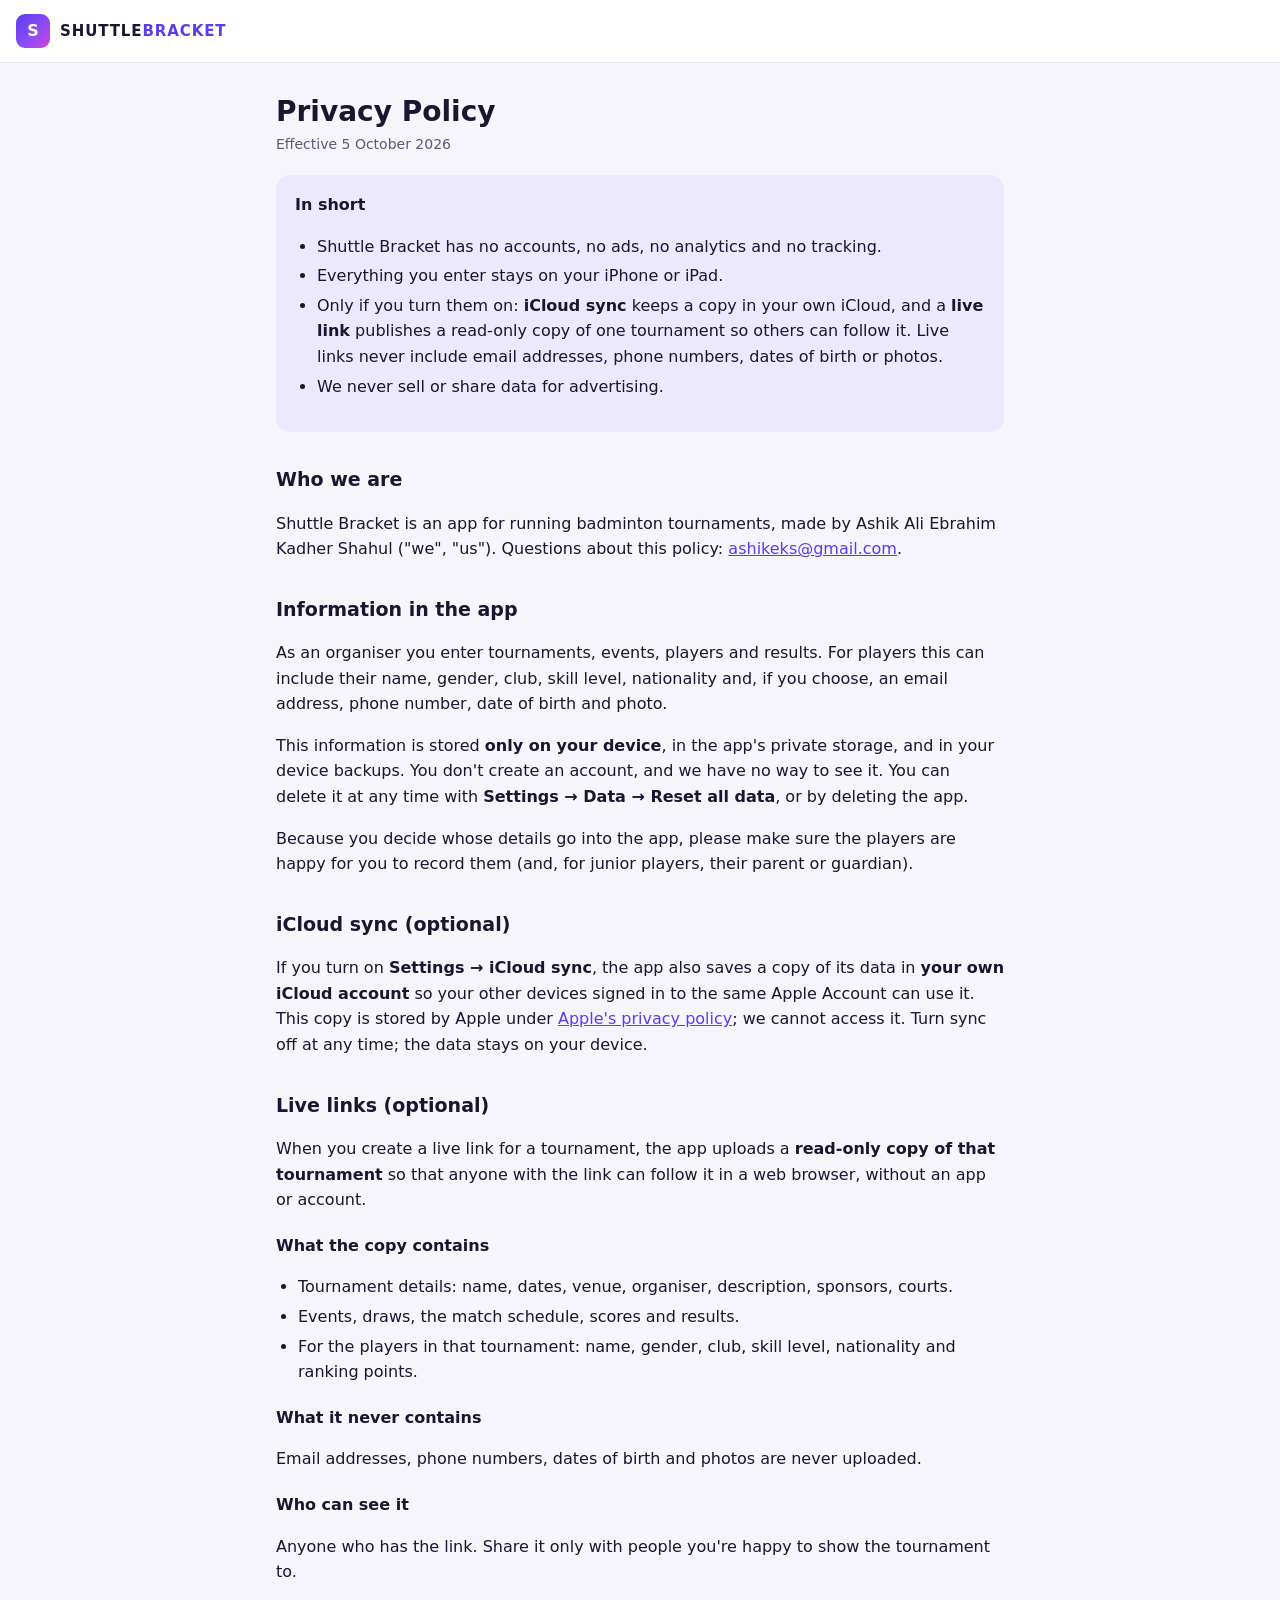
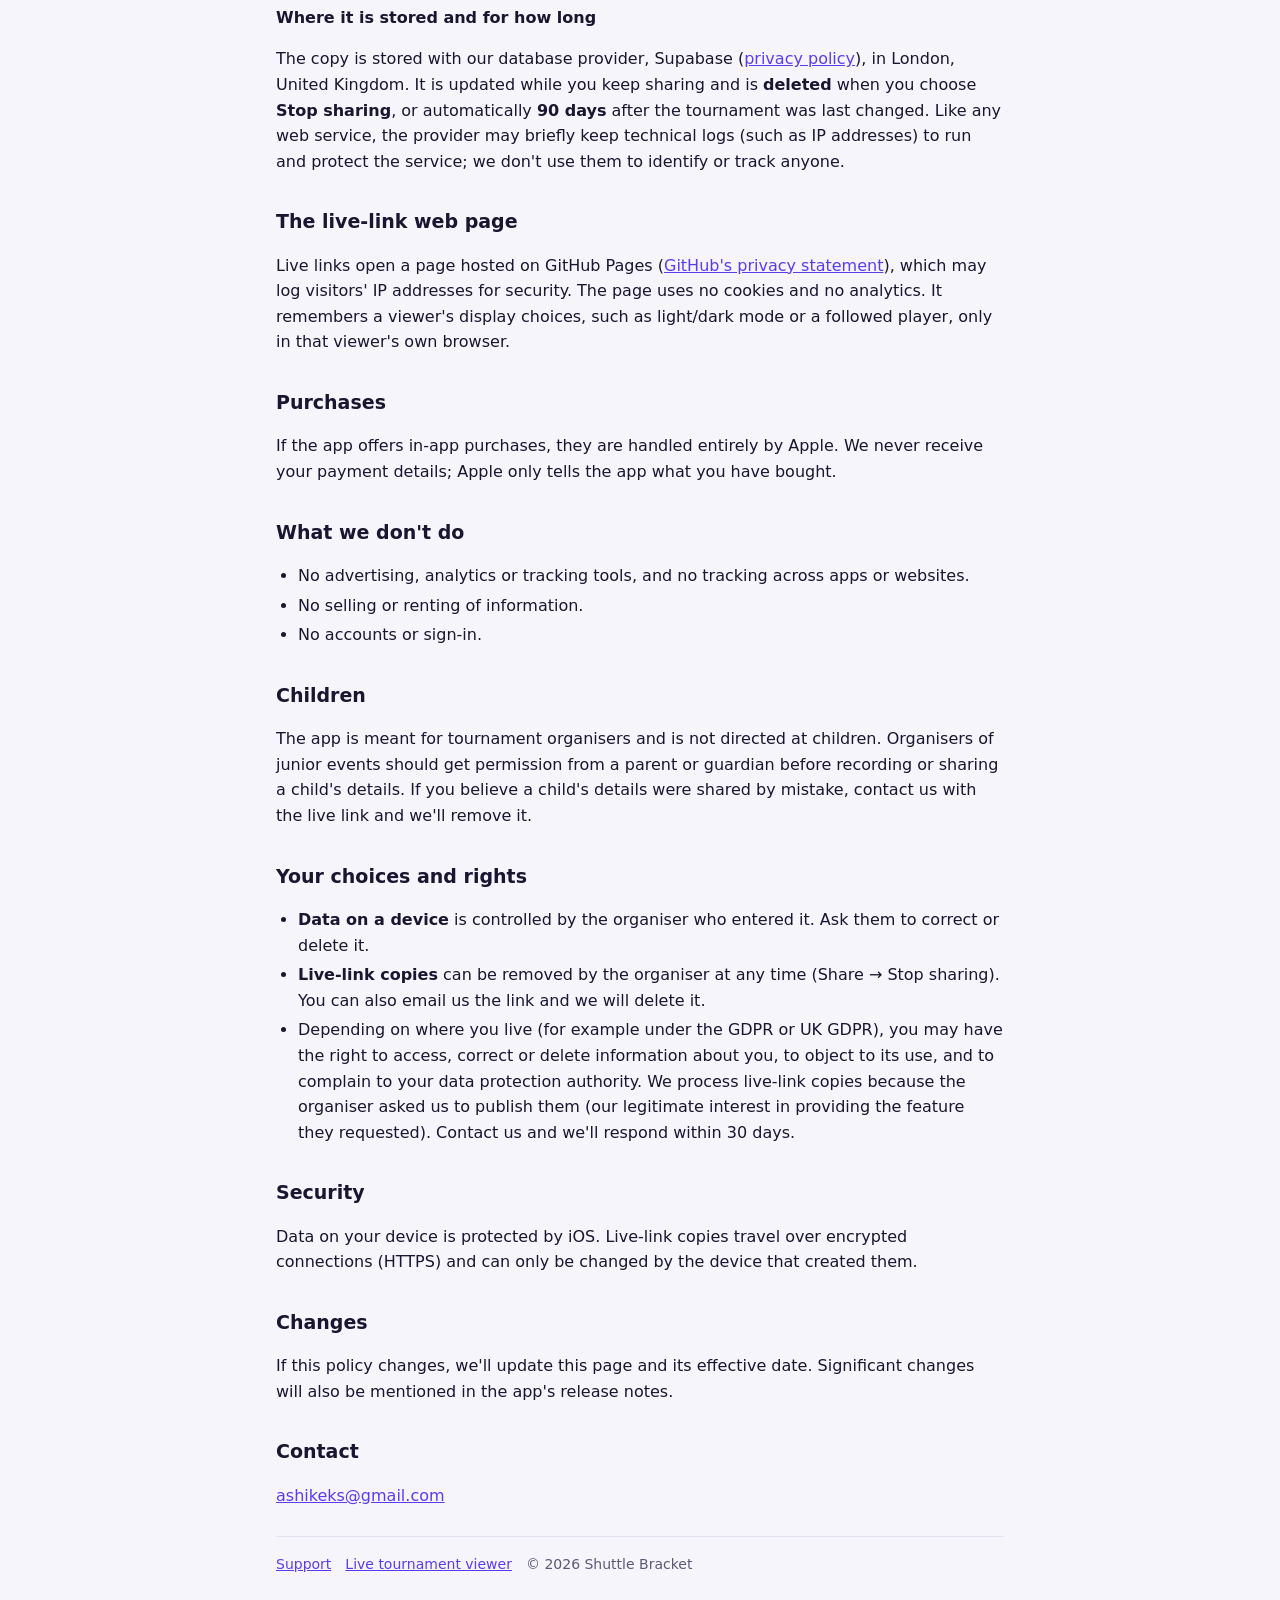
==== privacy/index.html @ a96bf86d "Add privacy policy and support pages - /privacy/: what the app stores (on device only), optional iCl" ====
<!DOCTYPE html>
<html lang="en">
<head>
<meta charset="UTF-8">
<meta name="viewport" content="width=device-width, initial-scale=1">
<title>Privacy Policy · Shuttle Bracket</title>
<meta name="description" content="How Shuttle Bracket handles tournament and player information.">
<link rel="stylesheet" href="../legal.css">
</head>
<body>
<header><div class="mark" aria-hidden="true">S</div><div class="brand">Shuttle<span>Bracket</span></div></header>
<main>
<h1>Privacy Policy</h1>
<p class="meta">Effective 5 October 2026</p>

<div class="card key">
<strong>In short</strong>
<ul>
<li>Shuttle Bracket has no accounts, no ads, no analytics and no tracking.</li>
<li>Everything you enter stays on your iPhone or iPad.</li>
<li>Only if you turn them on: <b>iCloud sync</b> keeps a copy in your own iCloud, and a <b>live link</b> publishes a read-only copy of one tournament so others can follow it. Live links never include email addresses, phone numbers, dates of birth or photos.</li>
<li>We never sell or share data for advertising.</li>
</ul>
</div>

<h2>Who we are</h2>
<p>Shuttle Bracket is an app for running badminton tournaments, made by Ashik Ali Ebrahim Kadher Shahul ("we", "us"). Questions about this policy: <a href="mailto:ashikeks@gmail.com">ashikeks@gmail.com</a>.</p>

<h2>Information in the app</h2>
<p>As an organiser you enter tournaments, events, players and results. For players this can include their name, gender, club, skill level, nationality and, if you choose, an email address, phone number, date of birth and photo.</p>
<p>This information is stored <b>only on your device</b>, in the app's private storage, and in your device backups. You don't create an account, and we have no way to see it. You can delete it at any time with <b>Settings → Data → Reset all data</b>, or by deleting the app.</p>
<p>Because you decide whose details go into the app, please make sure the players are happy for you to record them (and, for junior players, their parent or guardian).</p>

<h2>iCloud sync (optional)</h2>
<p>If you turn on <b>Settings → iCloud sync</b>, the app also saves a copy of its data in <b>your own iCloud account</b> so your other devices signed in to the same Apple Account can use it. This copy is stored by Apple under <a href="https://www.apple.com/legal/privacy/">Apple's privacy policy</a>; we cannot access it. Turn sync off at any time; the data stays on your device.</p>

<h2>Live links (optional)</h2>
<p>When you create a live link for a tournament, the app uploads a <b>read-only copy of that tournament</b> so that anyone with the link can follow it in a web browser, without an app or account.</p>
<h3>What the copy contains</h3>
<ul>
<li>Tournament details: name, dates, venue, organiser, description, sponsors, courts.</li>
<li>Events, draws, the match schedule, scores and results.</li>
<li>For the players in that tournament: name, gender, club, skill level, nationality and ranking points.</li>
</ul>
<h3>What it never contains</h3>
<p>Email addresses, phone numbers, dates of birth and photos are never uploaded.</p>
<h3>Who can see it</h3>
<p>Anyone who has the link. Share it only with people you're happy to show the tournament to.</p>
<h3>Where it is stored and for how long</h3>
<p>The copy is stored with our database provider, Supabase (<a href="https://supabase.com/privacy">privacy policy</a>), in London, United Kingdom. It is updated while you keep sharing and is <b>deleted</b> when you choose <b>Stop sharing</b>, or automatically <b>90 days</b> after the tournament was last changed. Like any web service, the provider may briefly keep technical logs (such as IP addresses) to run and protect the service; we don't use them to identify or track anyone.</p>

<h2>The live-link web page</h2>
<p>Live links open a page hosted on GitHub Pages (<a href="https://docs.github.com/en/site-policy/privacy-policies/github-general-privacy-statement">GitHub's privacy statement</a>), which may log visitors' IP addresses for security. The page uses no cookies and no analytics. It remembers a viewer's display choices, such as light/dark mode or a followed player, only in that viewer's own browser.</p>

<h2>Purchases</h2>
<p>If the app offers in-app purchases, they are handled entirely by Apple. We never receive your payment details; Apple only tells the app what you have bought.</p>

<h2>What we don't do</h2>
<ul>
<li>No advertising, analytics or tracking tools, and no tracking across apps or websites.</li>
<li>No selling or renting of information.</li>
<li>No accounts or sign-in.</li>
</ul>

<h2>Children</h2>
<p>The app is meant for tournament organisers and is not directed at children. Organisers of junior events should get permission from a parent or guardian before recording or sharing a child's details. If you believe a child's details were shared by mistake, contact us with the live link and we'll remove it.</p>

<h2>Your choices and rights</h2>
<ul>
<li><b>Data on a device</b> is controlled by the organiser who entered it. Ask them to correct or delete it.</li>
<li><b>Live-link copies</b> can be removed by the organiser at any time (Share → Stop sharing). You can also email us the link and we will delete it.</li>
<li>Depending on where you live (for example under the GDPR or UK GDPR), you may have the right to access, correct or delete information about you, to object to its use, and to complain to your data protection authority. We process live-link copies because the organiser asked us to publish them (our legitimate interest in providing the feature they requested). Contact us and we'll respond within 30 days.</li>
</ul>

<h2>Security</h2>
<p>Data on your device is protected by iOS. Live-link copies travel over encrypted connections (HTTPS) and can only be changed by the device that created them.</p>

<h2>Changes</h2>
<p>If this policy changes, we'll update this page and its effective date. Significant changes will also be mentioned in the app's release notes.</p>

<h2>Contact</h2>
<p><a href="mailto:ashikeks@gmail.com">ashikeks@gmail.com</a></p>

<nav class="links"><a href="../support/">Support</a><a href="../">Live tournament viewer</a><span>© 2026 Shuttle Bracket</span></nav>
</main>
</body>
</html>
---- legal.css ----
:root{ --bg:#f6f5fb; --surface:#fff; --ink:#1a1530; --muted:#5d5878; --border:#e4e1f0; --court:#5a3cf0; --court-soft:#ece8ff; }
@media (prefers-color-scheme: dark){ :root{ --bg:#0d0b1a; --surface:#16132a; --ink:#ece9ff; --muted:#a39dc4; --border:#2a2548; --court:#8f7dff; --court-soft:#241e4a; } }
*{ box-sizing:border-box; }
body{ margin:0; background:var(--bg); color:var(--ink); font:16px/1.6 -apple-system,system-ui,"Segoe UI",Roboto,sans-serif; -webkit-text-size-adjust:100%; }
header{ display:flex; align-items:center; gap:10px; padding:14px 16px; border-bottom:1px solid var(--border); background:var(--surface); }
.mark{ width:34px; height:34px; border-radius:9px; background:linear-gradient(135deg,#5a3cf0,#8b4cf6 55%,#d43fd8); display:grid; place-items:center; color:#fff; font-weight:900; }
.brand{ font-weight:900; letter-spacing:.06em; text-transform:uppercase; font-size:15px; }
.brand span{ color:var(--court); }
main{ max-width:760px; margin:0 auto; padding:24px 16px 48px; }
h1{ font-size:28px; line-height:1.2; margin:8px 0 4px; }
h2{ font-size:19px; margin:32px 0 8px; }
h3{ font-size:16px; margin:20px 0 4px; }
.meta{ color:var(--muted); font-size:14px; margin:0 0 20px; }
.card{ background:var(--surface); border:1px solid var(--border); border-radius:14px; padding:16px 18px; margin:16px 0; }
.card.key{ background:var(--court-soft); border-color:transparent; }
ul{ padding-left:22px; } li{ margin:4px 0; }
a{ color:var(--court); }
nav.links{ display:flex; flex-wrap:wrap; gap:6px 14px; font-size:14px; margin-top:28px; padding-top:16px; border-top:1px solid var(--border); color:var(--muted); }
details{ background:var(--surface); border:1px solid var(--border); border-radius:12px; padding:12px 16px; margin:10px 0; }
summary{ font-weight:700; cursor:pointer; }
.btn{ display:inline-block; background:linear-gradient(135deg,#5a3cf0,#8b4cf6 55%,#d43fd8); color:#fff; text-decoration:none; font-weight:700; padding:10px 18px; border-radius:12px; margin-top:6px; }
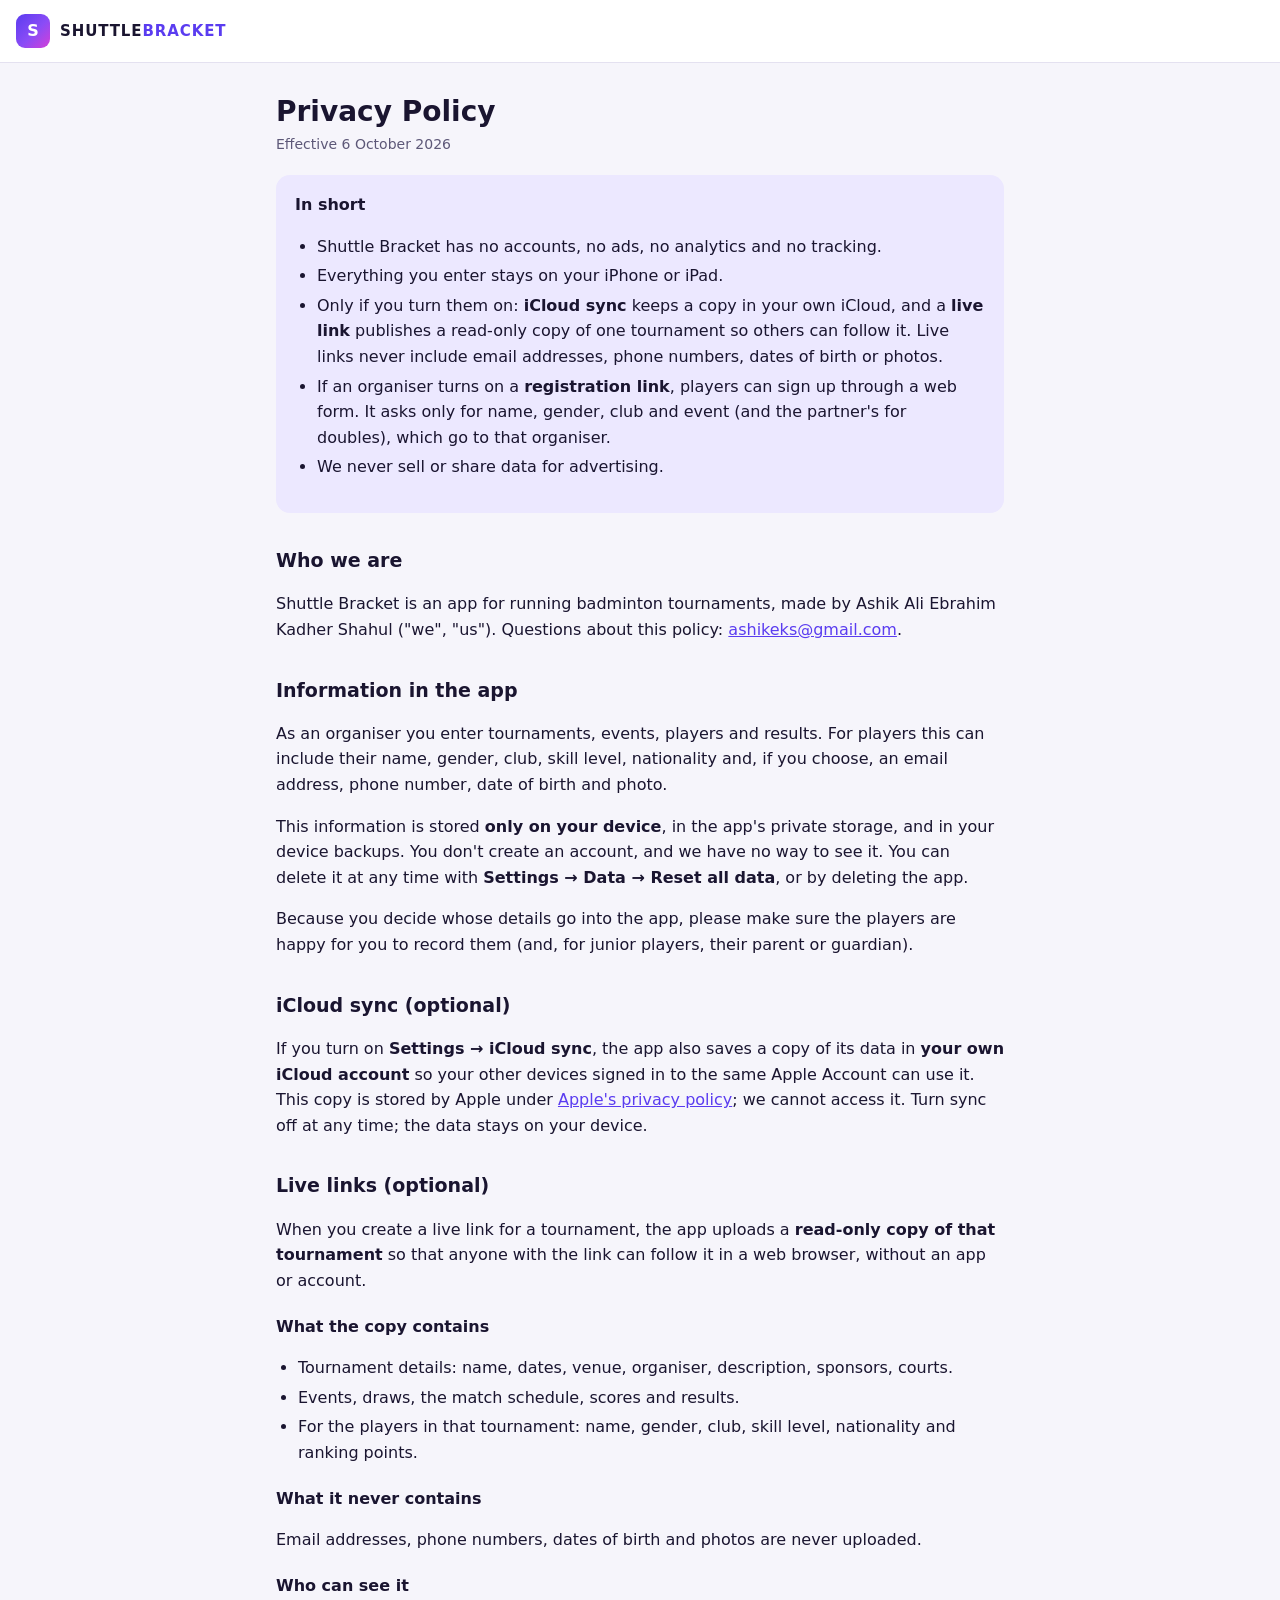
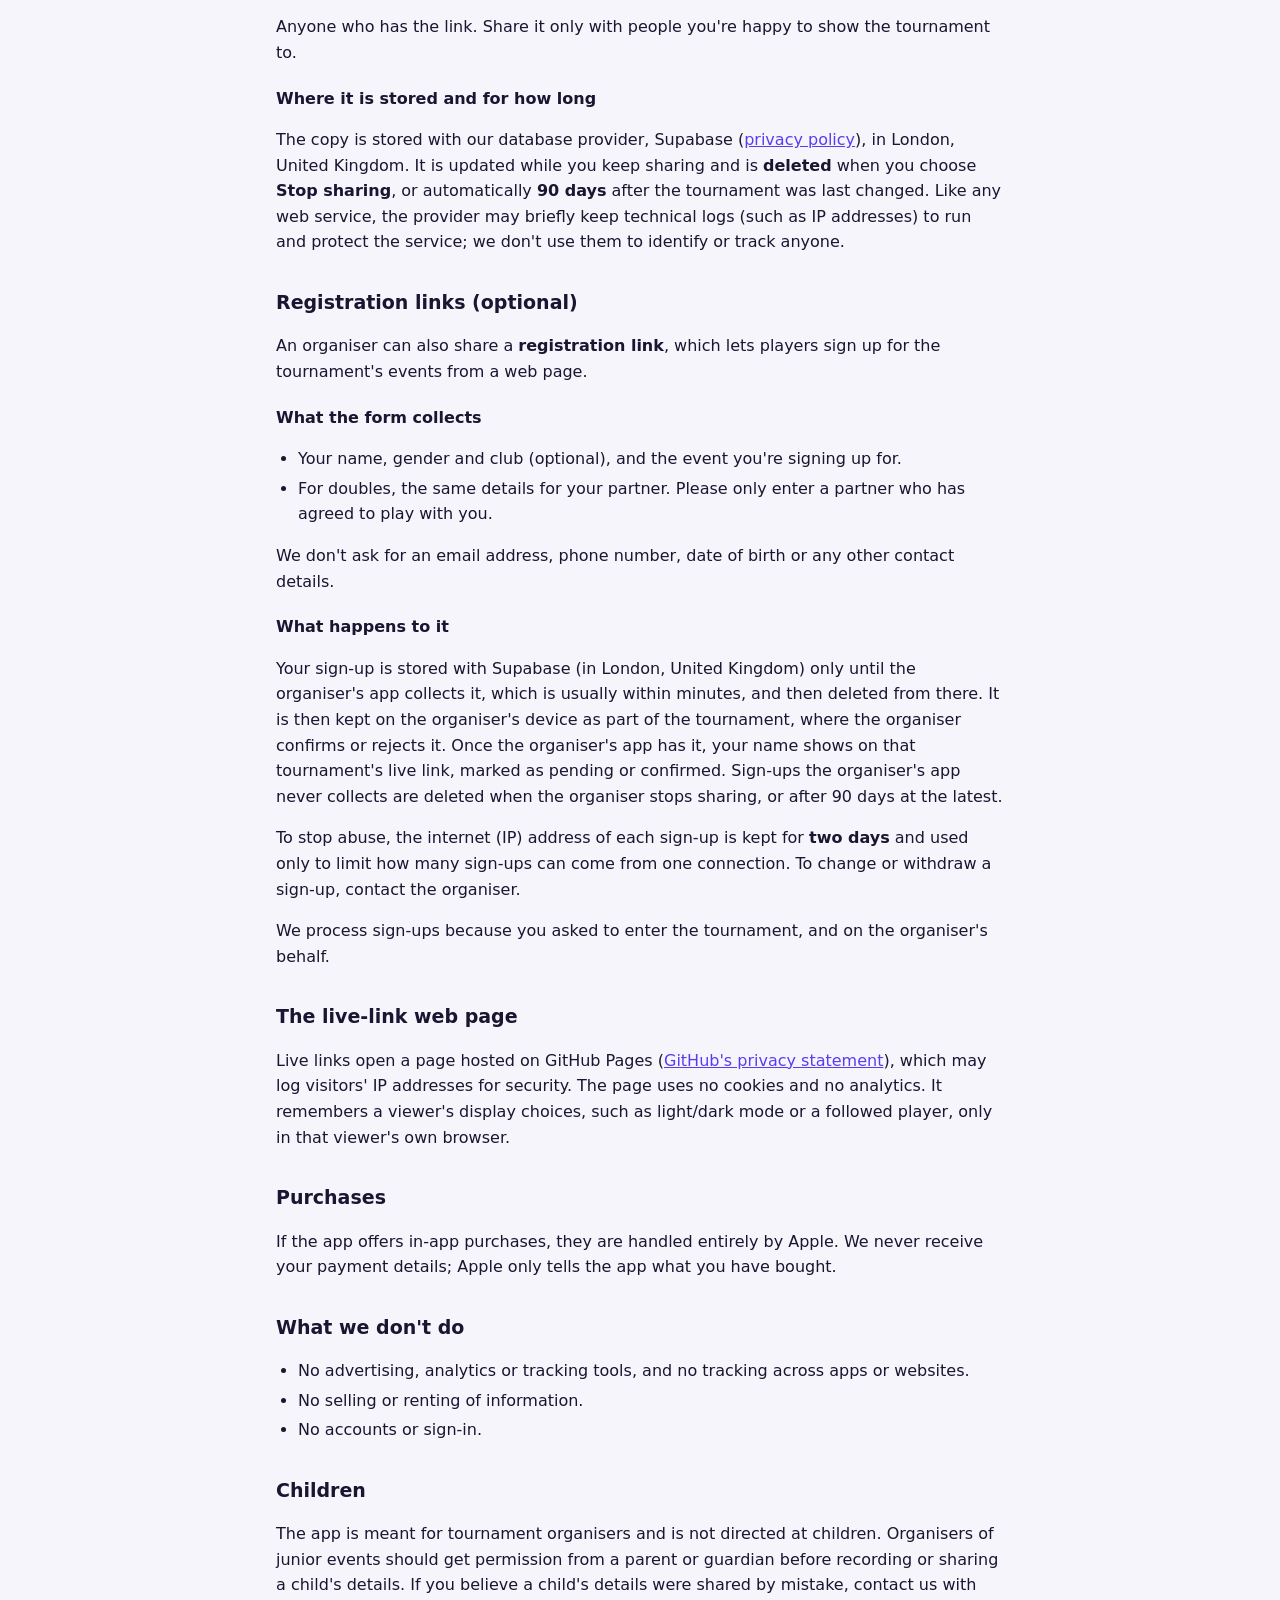
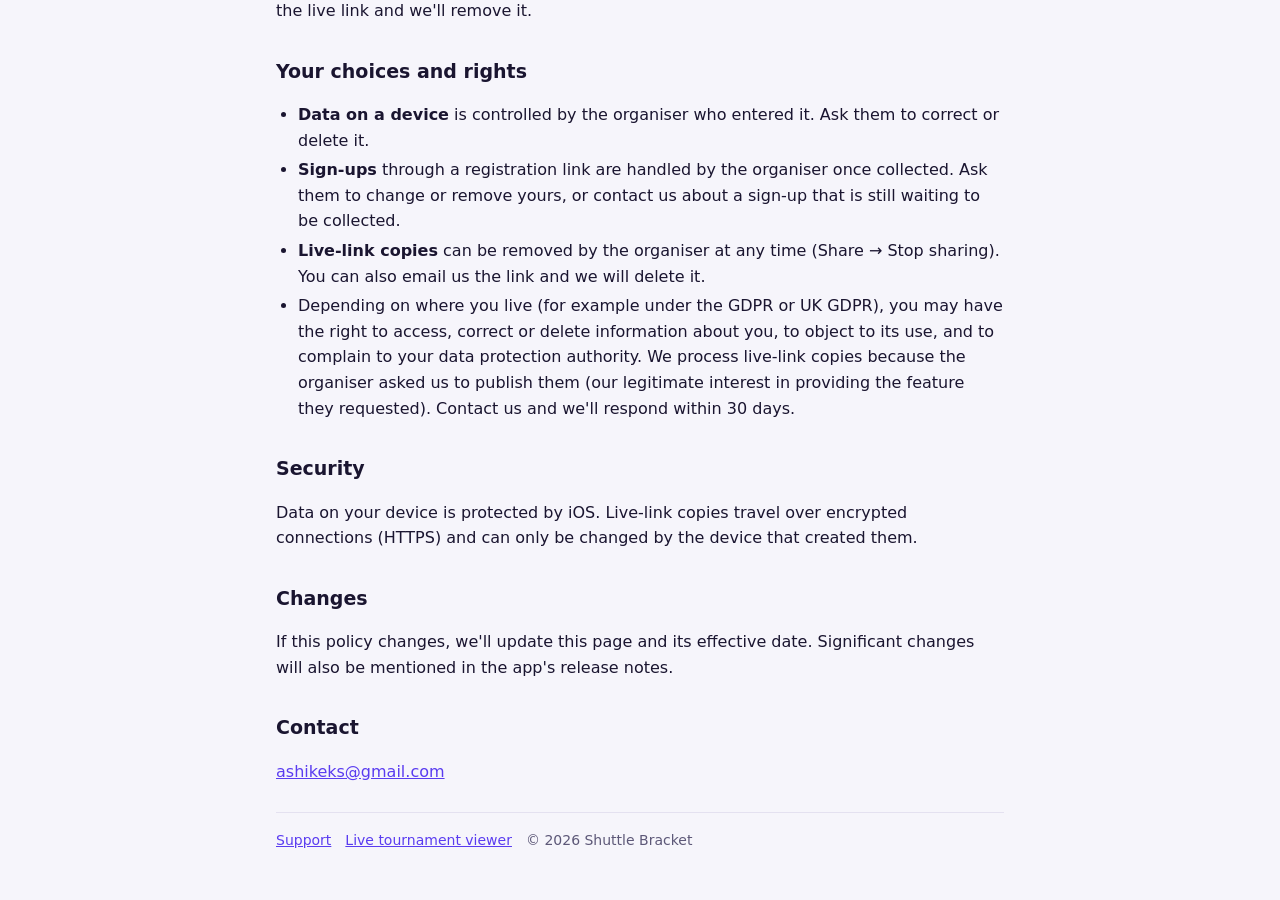
==== commit 97fc6ba0: "Registration link: viewer Register tab, privacy policy and support FAQ - index.html: rebuilt viewer " ====
--- a/privacy/index.html
+++ b/privacy/index.html
@@ -11,7 +11,7 @@
 <header><div class="mark" aria-hidden="true">S</div><div class="brand">Shuttle<span>Bracket</span></div></header>
 <main>
 <h1>Privacy Policy</h1>
-<p class="meta">Effective 5 October 2026</p>
+<p class="meta">Effective 6 October 2026</p>
 
 <div class="card key">
 <strong>In short</strong>
@@ -19,6 +19,7 @@
 <li>Shuttle Bracket has no accounts, no ads, no analytics and no tracking.</li>
 <li>Everything you enter stays on your iPhone or iPad.</li>
 <li>Only if you turn them on: <b>iCloud sync</b> keeps a copy in your own iCloud, and a <b>live link</b> publishes a read-only copy of one tournament so others can follow it. Live links never include email addresses, phone numbers, dates of birth or photos.</li>
+<li>If an organiser turns on a <b>registration link</b>, players can sign up through a web form. It asks only for name, gender, club and event (and the partner's for doubles), which go to that organiser.</li>
 <li>We never sell or share data for advertising.</li>
 </ul>
 </div>
@@ -49,6 +50,19 @@
 <h3>Where it is stored and for how long</h3>
 <p>The copy is stored with our database provider, Supabase (<a href="https://supabase.com/privacy">privacy policy</a>), in London, United Kingdom. It is updated while you keep sharing and is <b>deleted</b> when you choose <b>Stop sharing</b>, or automatically <b>90 days</b> after the tournament was last changed. Like any web service, the provider may briefly keep technical logs (such as IP addresses) to run and protect the service; we don't use them to identify or track anyone.</p>
 
+<h2>Registration links (optional)</h2>
+<p>An organiser can also share a <b>registration link</b>, which lets players sign up for the tournament's events from a web page.</p>
+<h3>What the form collects</h3>
+<ul>
+<li>Your name, gender and club (optional), and the event you're signing up for.</li>
+<li>For doubles, the same details for your partner. Please only enter a partner who has agreed to play with you.</li>
+</ul>
+<p>We don't ask for an email address, phone number, date of birth or any other contact details.</p>
+<h3>What happens to it</h3>
+<p>Your sign-up is stored with Supabase (in London, United Kingdom) only until the organiser's app collects it, which is usually within minutes, and then deleted from there. It is then kept on the organiser's device as part of the tournament, where the organiser confirms or rejects it. Once the organiser's app has it, your name shows on that tournament's live link, marked as pending or confirmed. Sign-ups the organiser's app never collects are deleted when the organiser stops sharing, or after 90 days at the latest.</p>
+<p>To stop abuse, the internet (IP) address of each sign-up is kept for <b>two days</b> and used only to limit how many sign-ups can come from one connection. To change or withdraw a sign-up, contact the organiser.</p>
+<p>We process sign-ups because you asked to enter the tournament, and on the organiser's behalf.</p>
+
 <h2>The live-link web page</h2>
 <p>Live links open a page hosted on GitHub Pages (<a href="https://docs.github.com/en/site-policy/privacy-policies/github-general-privacy-statement">GitHub's privacy statement</a>), which may log visitors' IP addresses for security. The page uses no cookies and no analytics. It remembers a viewer's display choices, such as light/dark mode or a followed player, only in that viewer's own browser.</p>
 
@@ -68,6 +82,7 @@
 <h2>Your choices and rights</h2>
 <ul>
 <li><b>Data on a device</b> is controlled by the organiser who entered it. Ask them to correct or delete it.</li>
+<li><b>Sign-ups</b> through a registration link are handled by the organiser once collected. Ask them to change or remove yours, or contact us about a sign-up that is still waiting to be collected.</li>
 <li><b>Live-link copies</b> can be removed by the organiser at any time (Share → Stop sharing). You can also email us the link and we will delete it.</li>
 <li>Depending on where you live (for example under the GDPR or UK GDPR), you may have the right to access, correct or delete information about you, to object to its use, and to complain to your data protection authority. We process live-link copies because the organiser asked us to publish them (our legitimate interest in providing the feature they requested). Contact us and we'll respond within 30 days.</li>
 </ul>
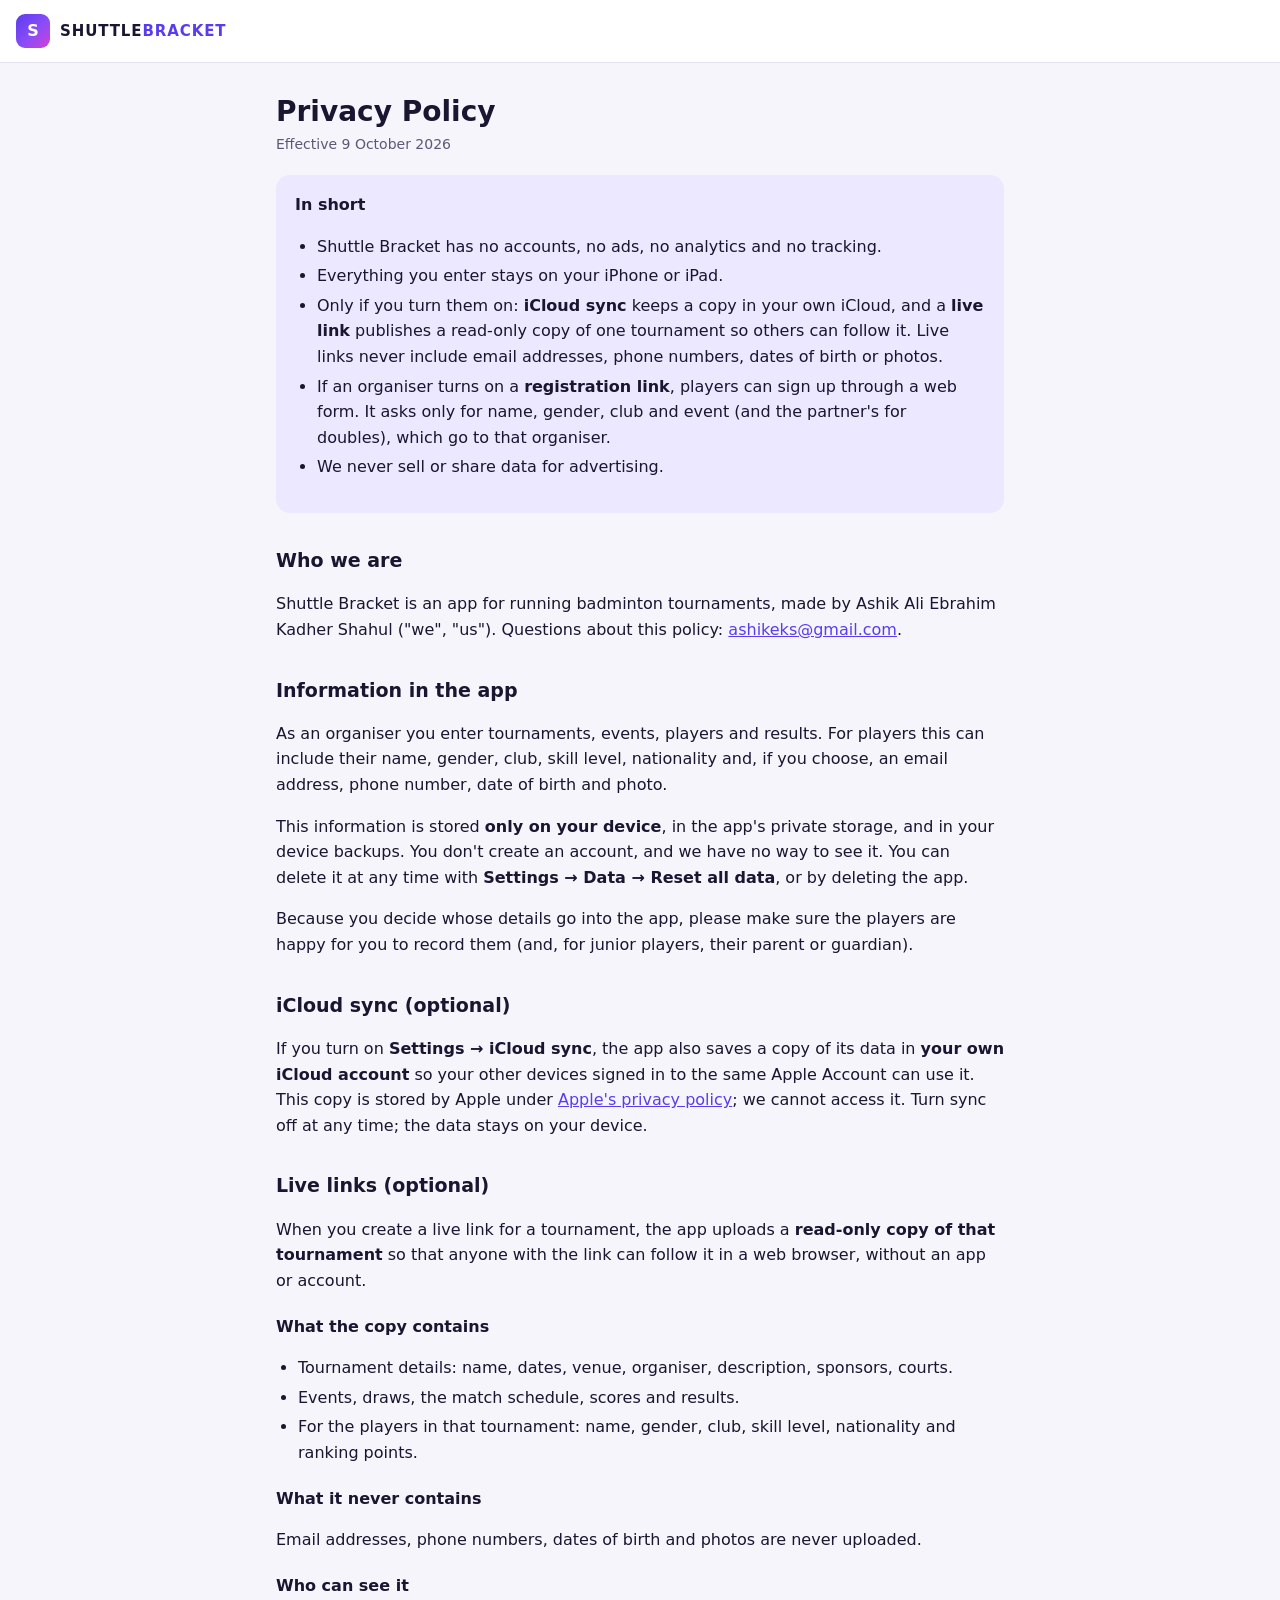
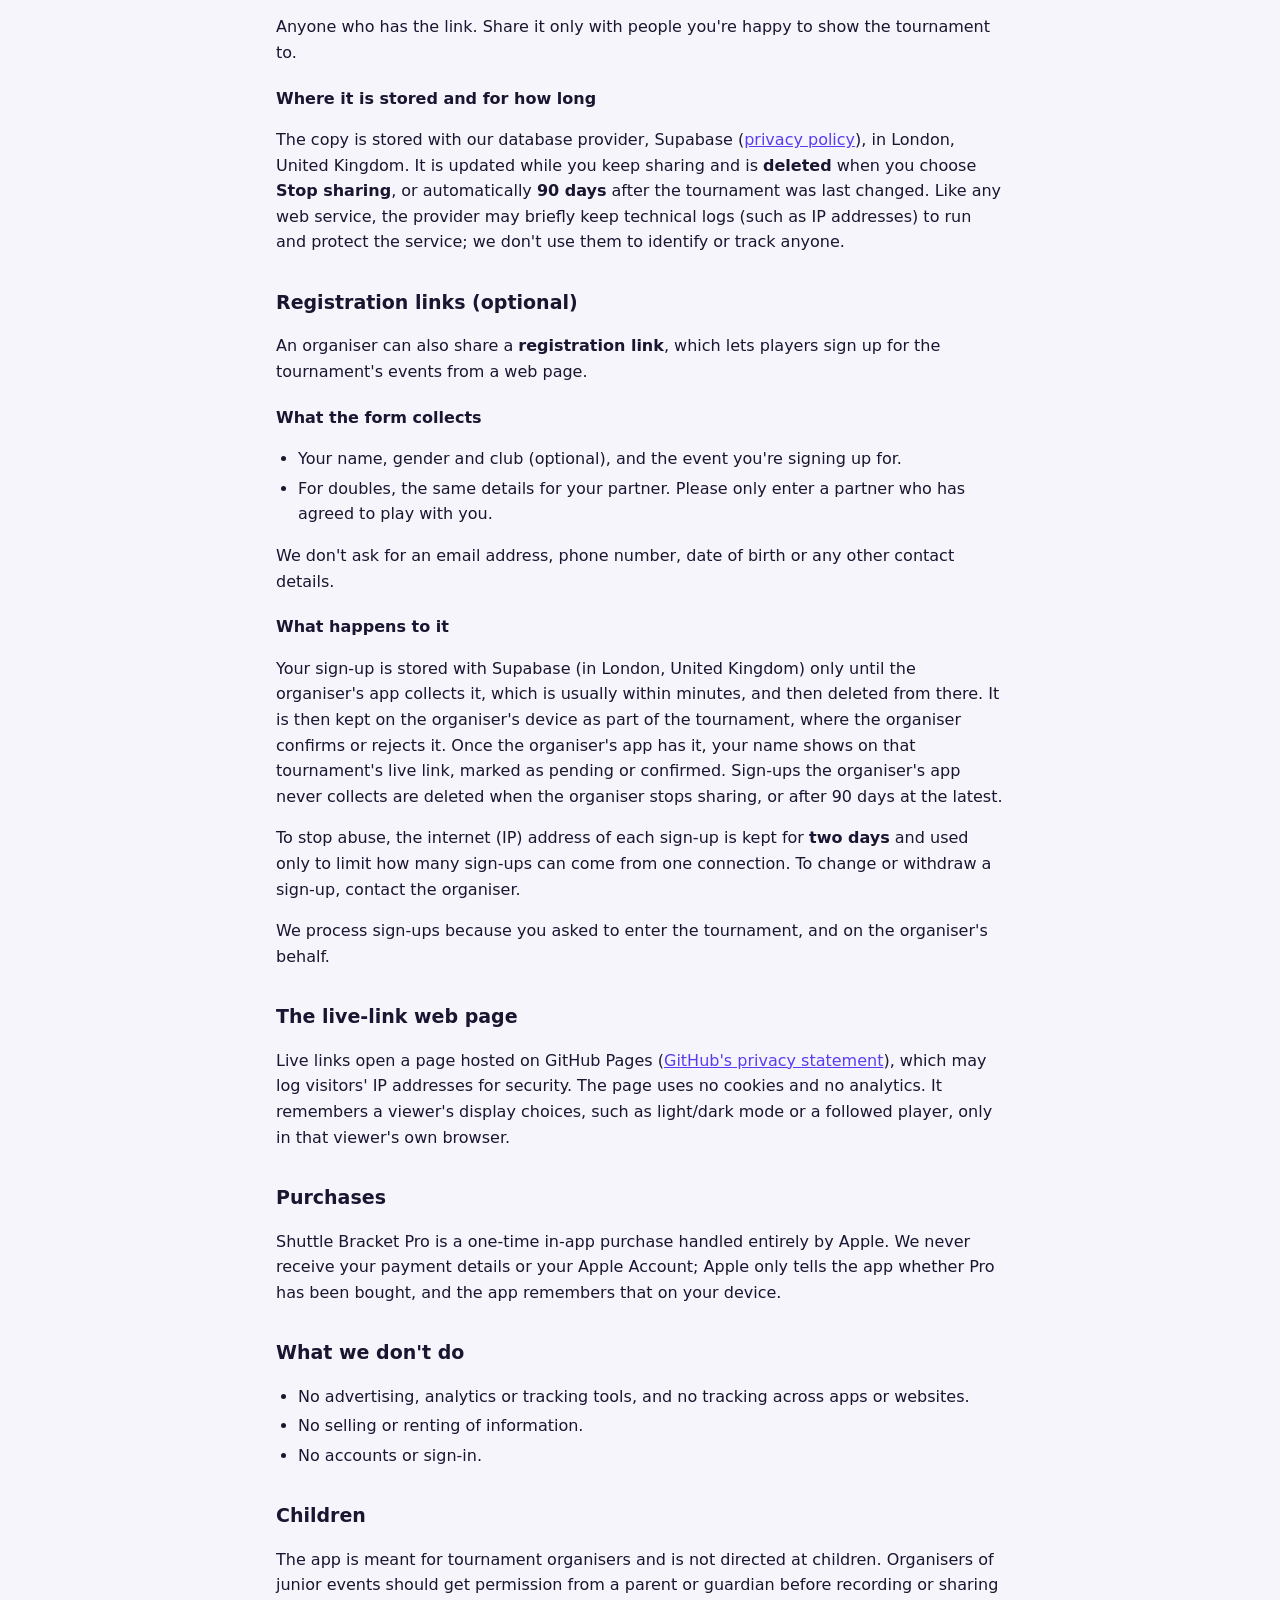
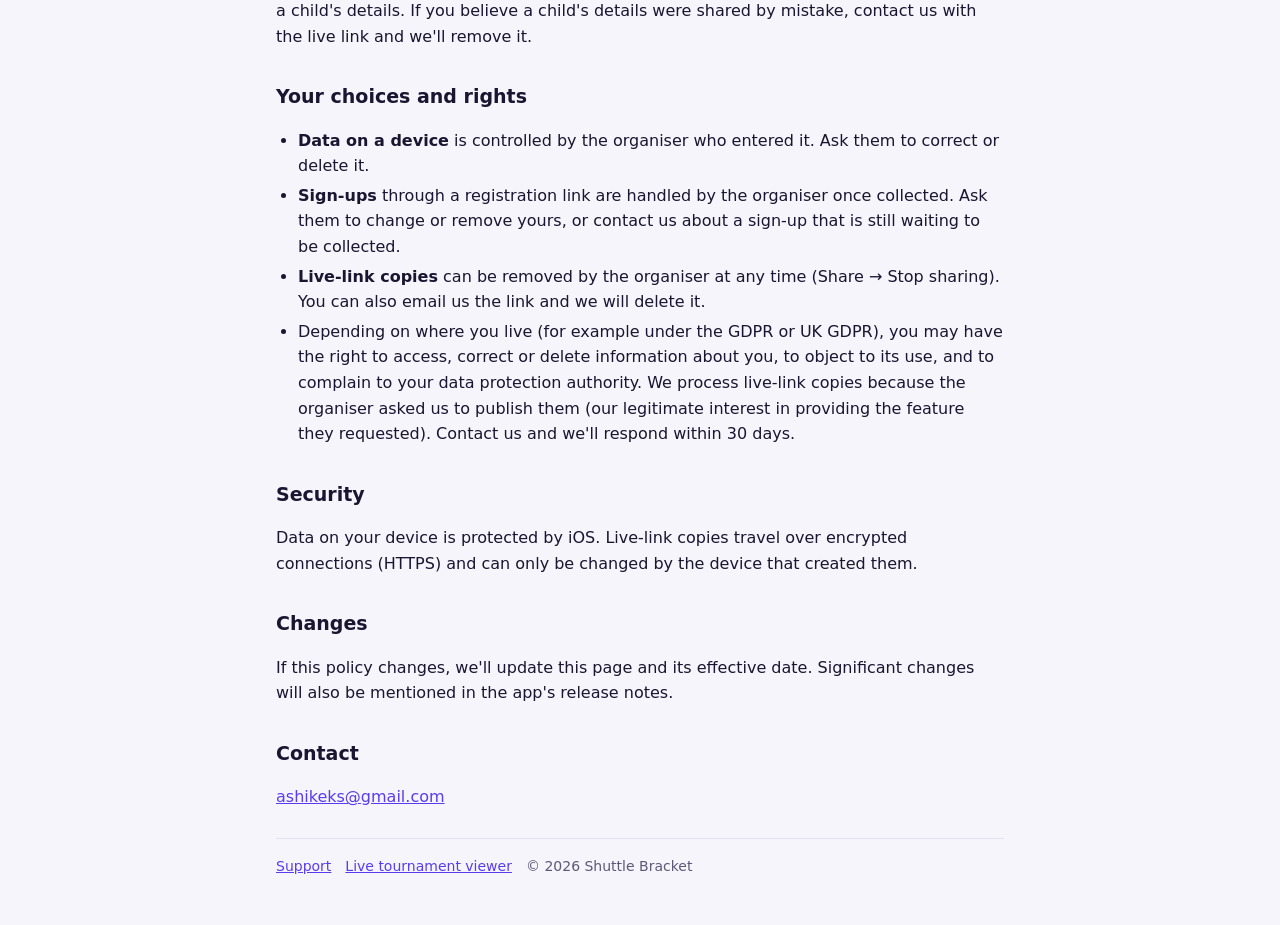
==== commit 133f2736: "Rebuild the live page (build c24b5ed1f70a); privacy and support updates - Viewer page rebuilt to mat" ====
--- a/privacy/index.html
+++ b/privacy/index.html
@@ -11,7 +11,7 @@
 <header><div class="mark" aria-hidden="true">S</div><div class="brand">Shuttle<span>Bracket</span></div></header>
 <main>
 <h1>Privacy Policy</h1>
-<p class="meta">Effective 6 October 2026</p>
+<p class="meta">Effective 9 October 2026</p>
 
 <div class="card key">
 <strong>In short</strong>
@@ -67,7 +67,7 @@
 <p>Live links open a page hosted on GitHub Pages (<a href="https://docs.github.com/en/site-policy/privacy-policies/github-general-privacy-statement">GitHub's privacy statement</a>), which may log visitors' IP addresses for security. The page uses no cookies and no analytics. It remembers a viewer's display choices, such as light/dark mode or a followed player, only in that viewer's own browser.</p>
 
 <h2>Purchases</h2>
-<p>If the app offers in-app purchases, they are handled entirely by Apple. We never receive your payment details; Apple only tells the app what you have bought.</p>
+<p>Shuttle Bracket Pro is a one-time in-app purchase handled entirely by Apple. We never receive your payment details or your Apple Account; Apple only tells the app whether Pro has been bought, and the app remembers that on your device.</p>
 
 <h2>What we don't do</h2>
 <ul>
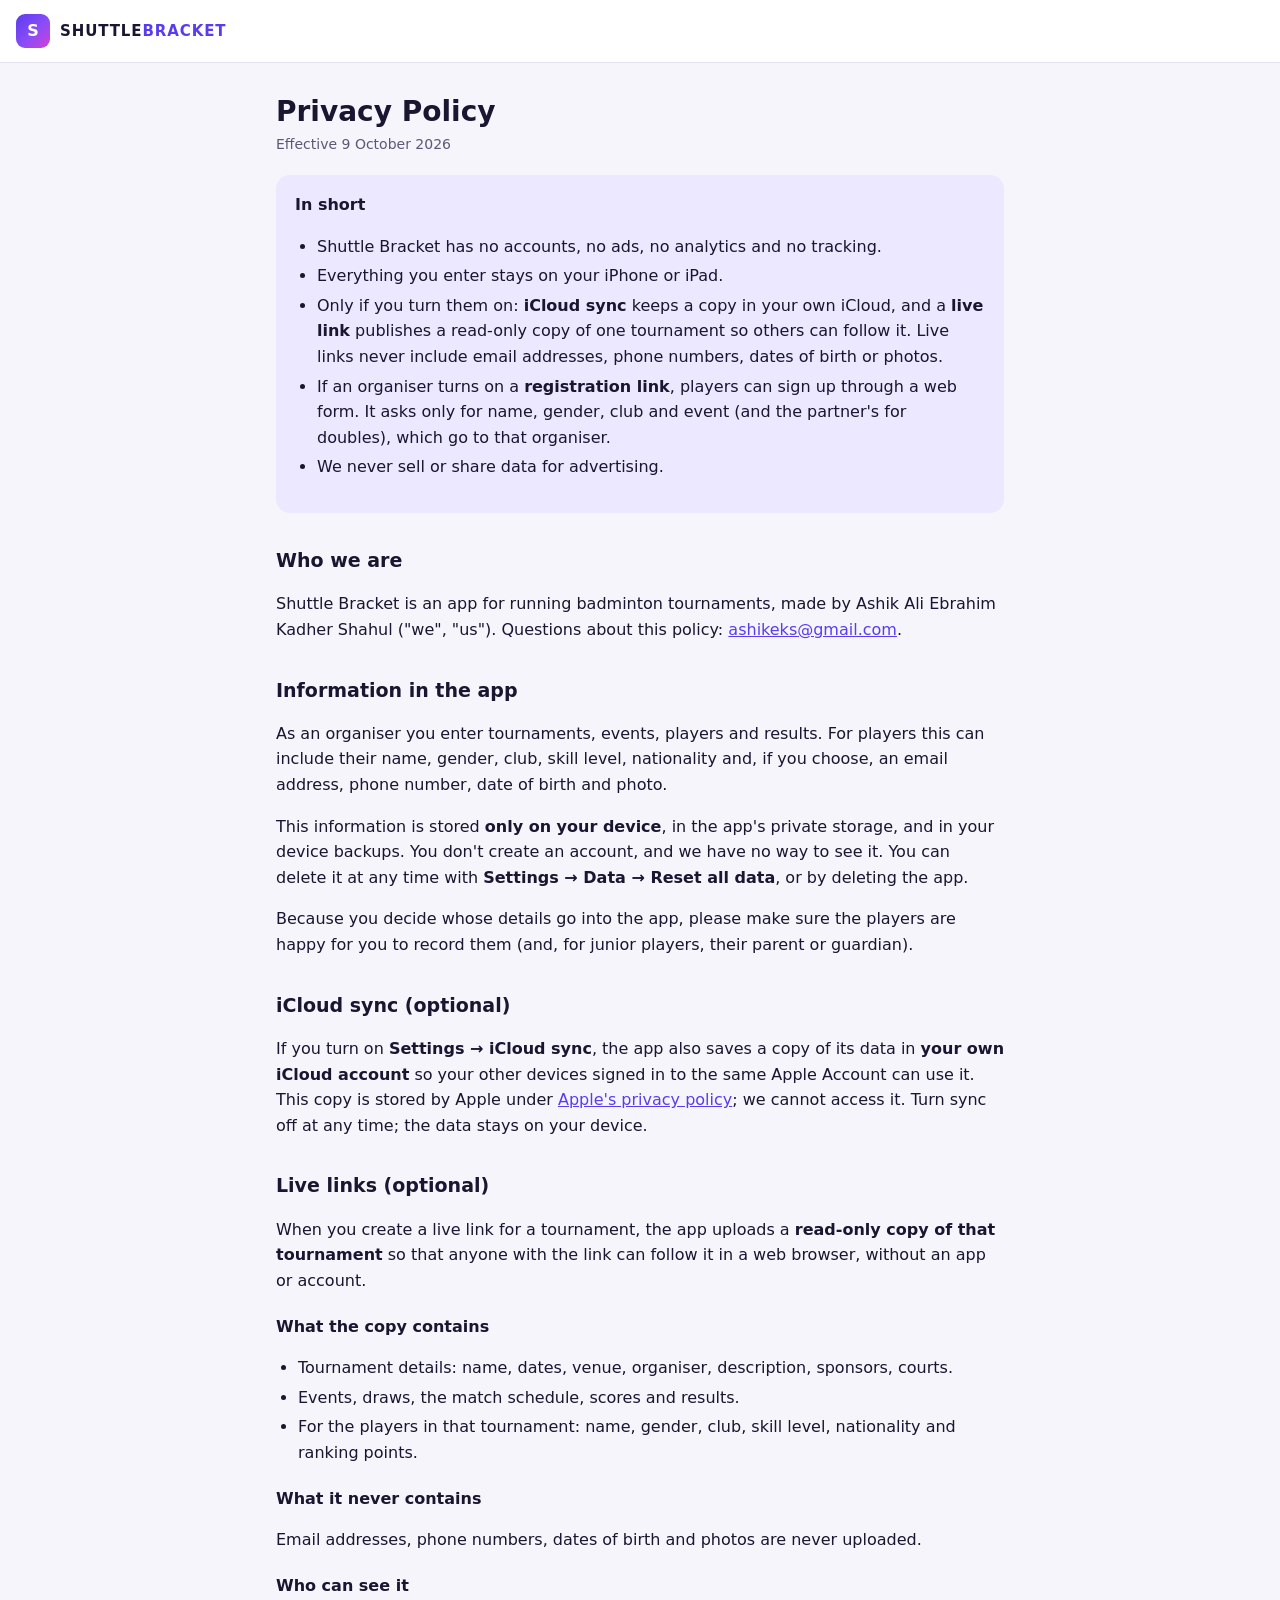
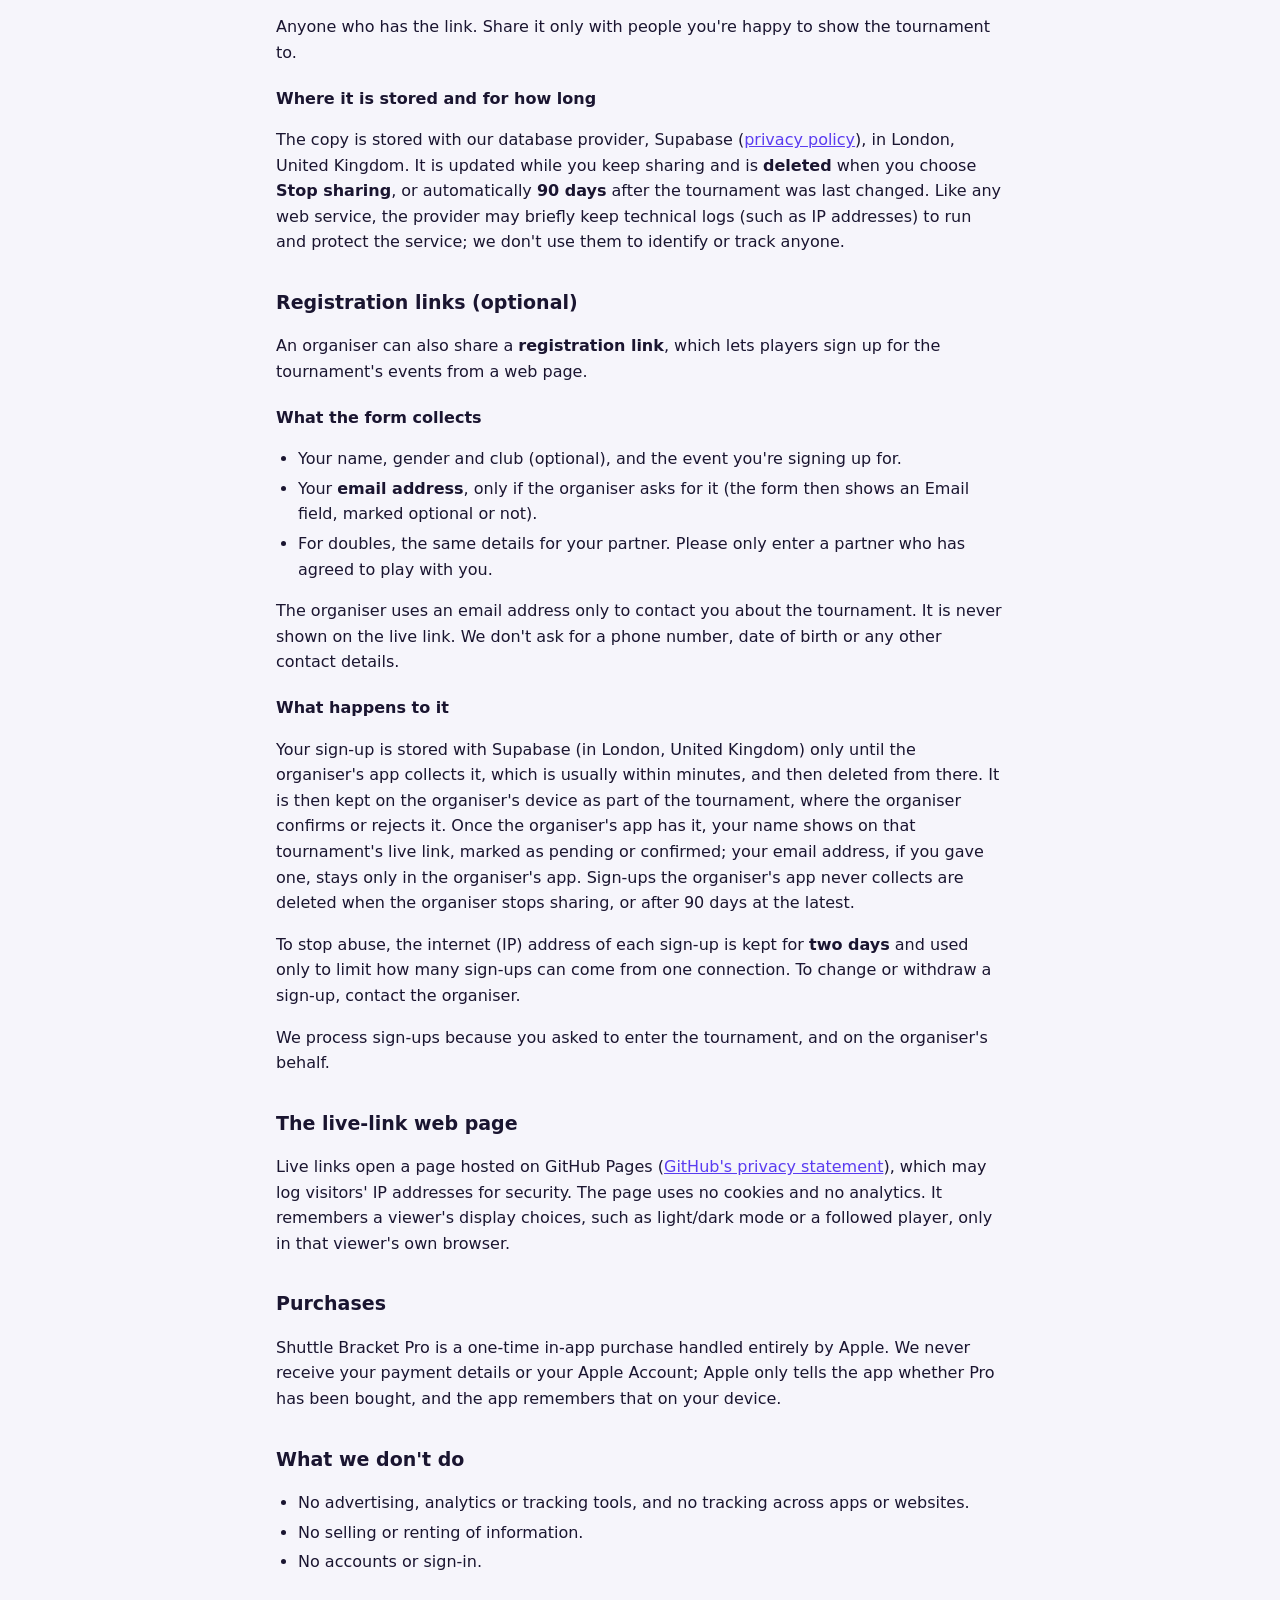
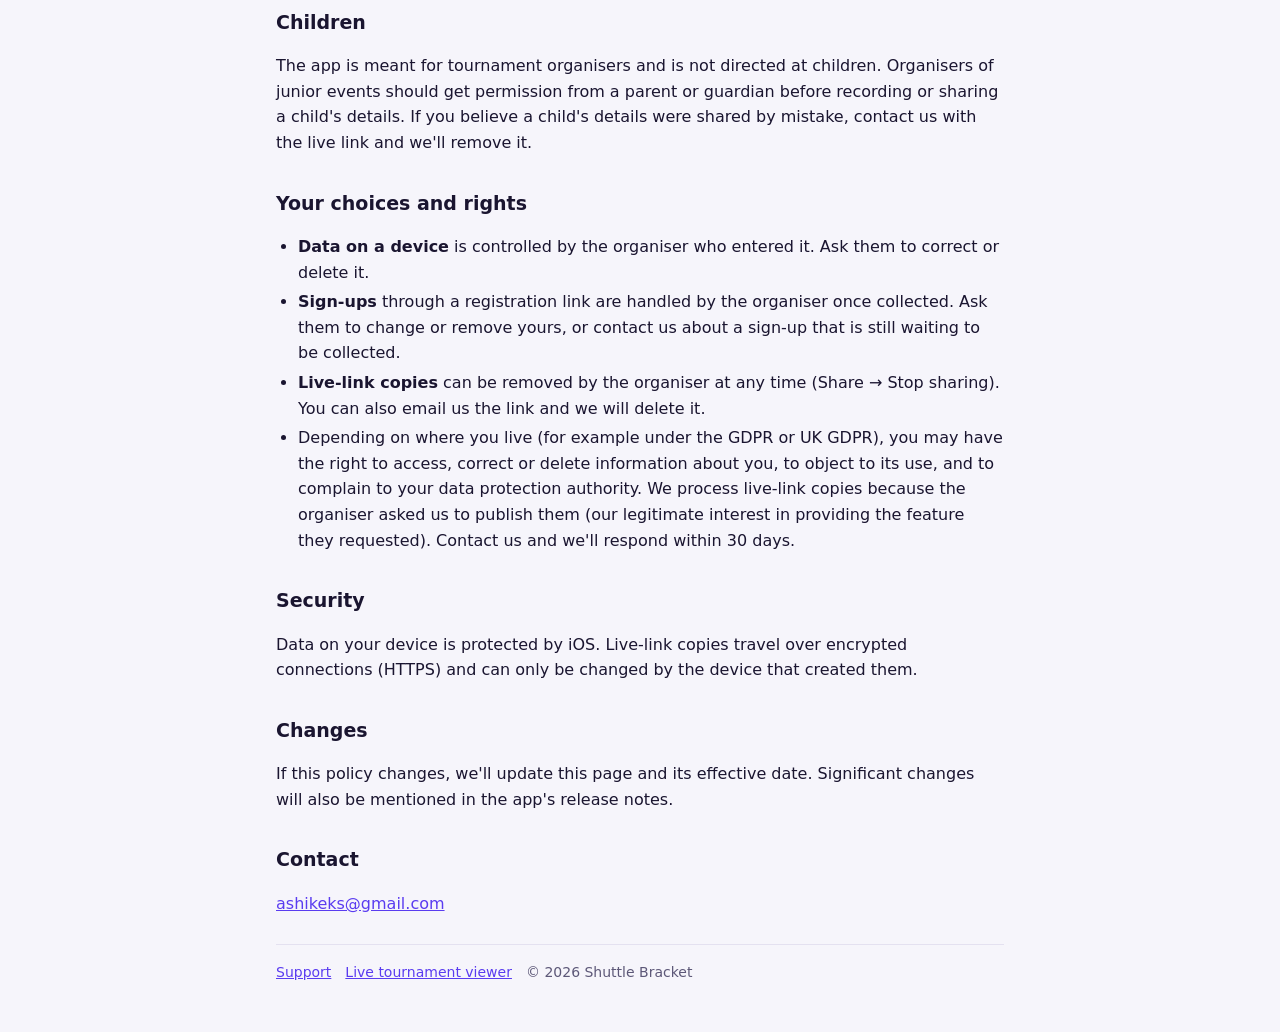
==== commit f425c489: "Viewer d47a31111c54: email on the registration link when the organiser asks; privacy policy updated " ====
--- a/privacy/index.html
+++ b/privacy/index.html
@@ -55,11 +55,12 @@
 <h3>What the form collects</h3>
 <ul>
 <li>Your name, gender and club (optional), and the event you're signing up for.</li>
+<li>Your <b>email address</b>, only if the organiser asks for it (the form then shows an Email field, marked optional or not).</li>
 <li>For doubles, the same details for your partner. Please only enter a partner who has agreed to play with you.</li>
 </ul>
-<p>We don't ask for an email address, phone number, date of birth or any other contact details.</p>
+<p>The organiser uses an email address only to contact you about the tournament. It is never shown on the live link. We don't ask for a phone number, date of birth or any other contact details.</p>
 <h3>What happens to it</h3>
-<p>Your sign-up is stored with Supabase (in London, United Kingdom) only until the organiser's app collects it, which is usually within minutes, and then deleted from there. It is then kept on the organiser's device as part of the tournament, where the organiser confirms or rejects it. Once the organiser's app has it, your name shows on that tournament's live link, marked as pending or confirmed. Sign-ups the organiser's app never collects are deleted when the organiser stops sharing, or after 90 days at the latest.</p>
+<p>Your sign-up is stored with Supabase (in London, United Kingdom) only until the organiser's app collects it, which is usually within minutes, and then deleted from there. It is then kept on the organiser's device as part of the tournament, where the organiser confirms or rejects it. Once the organiser's app has it, your name shows on that tournament's live link, marked as pending or confirmed; your email address, if you gave one, stays only in the organiser's app. Sign-ups the organiser's app never collects are deleted when the organiser stops sharing, or after 90 days at the latest.</p>
 <p>To stop abuse, the internet (IP) address of each sign-up is kept for <b>two days</b> and used only to limit how many sign-ups can come from one connection. To change or withdraw a sign-up, contact the organiser.</p>
 <p>We process sign-ups because you asked to enter the tournament, and on the organiser's behalf.</p>
 
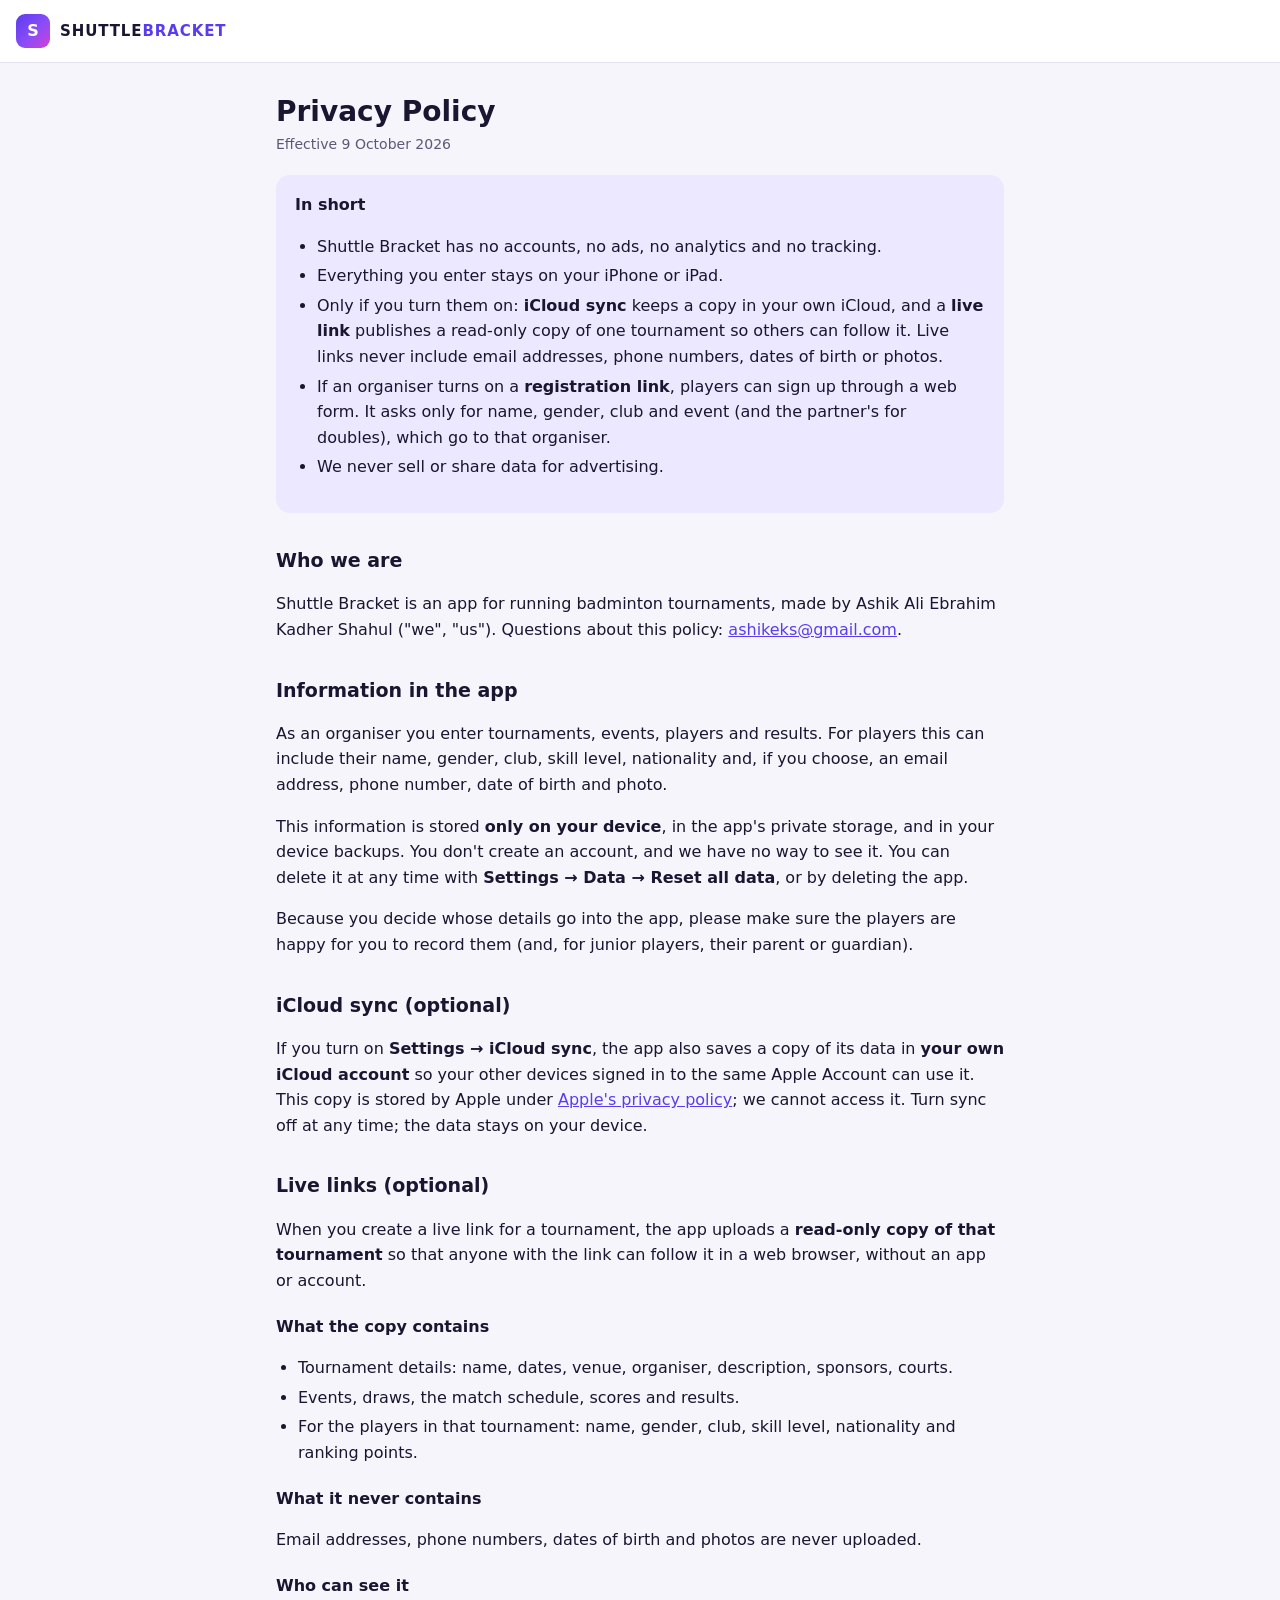
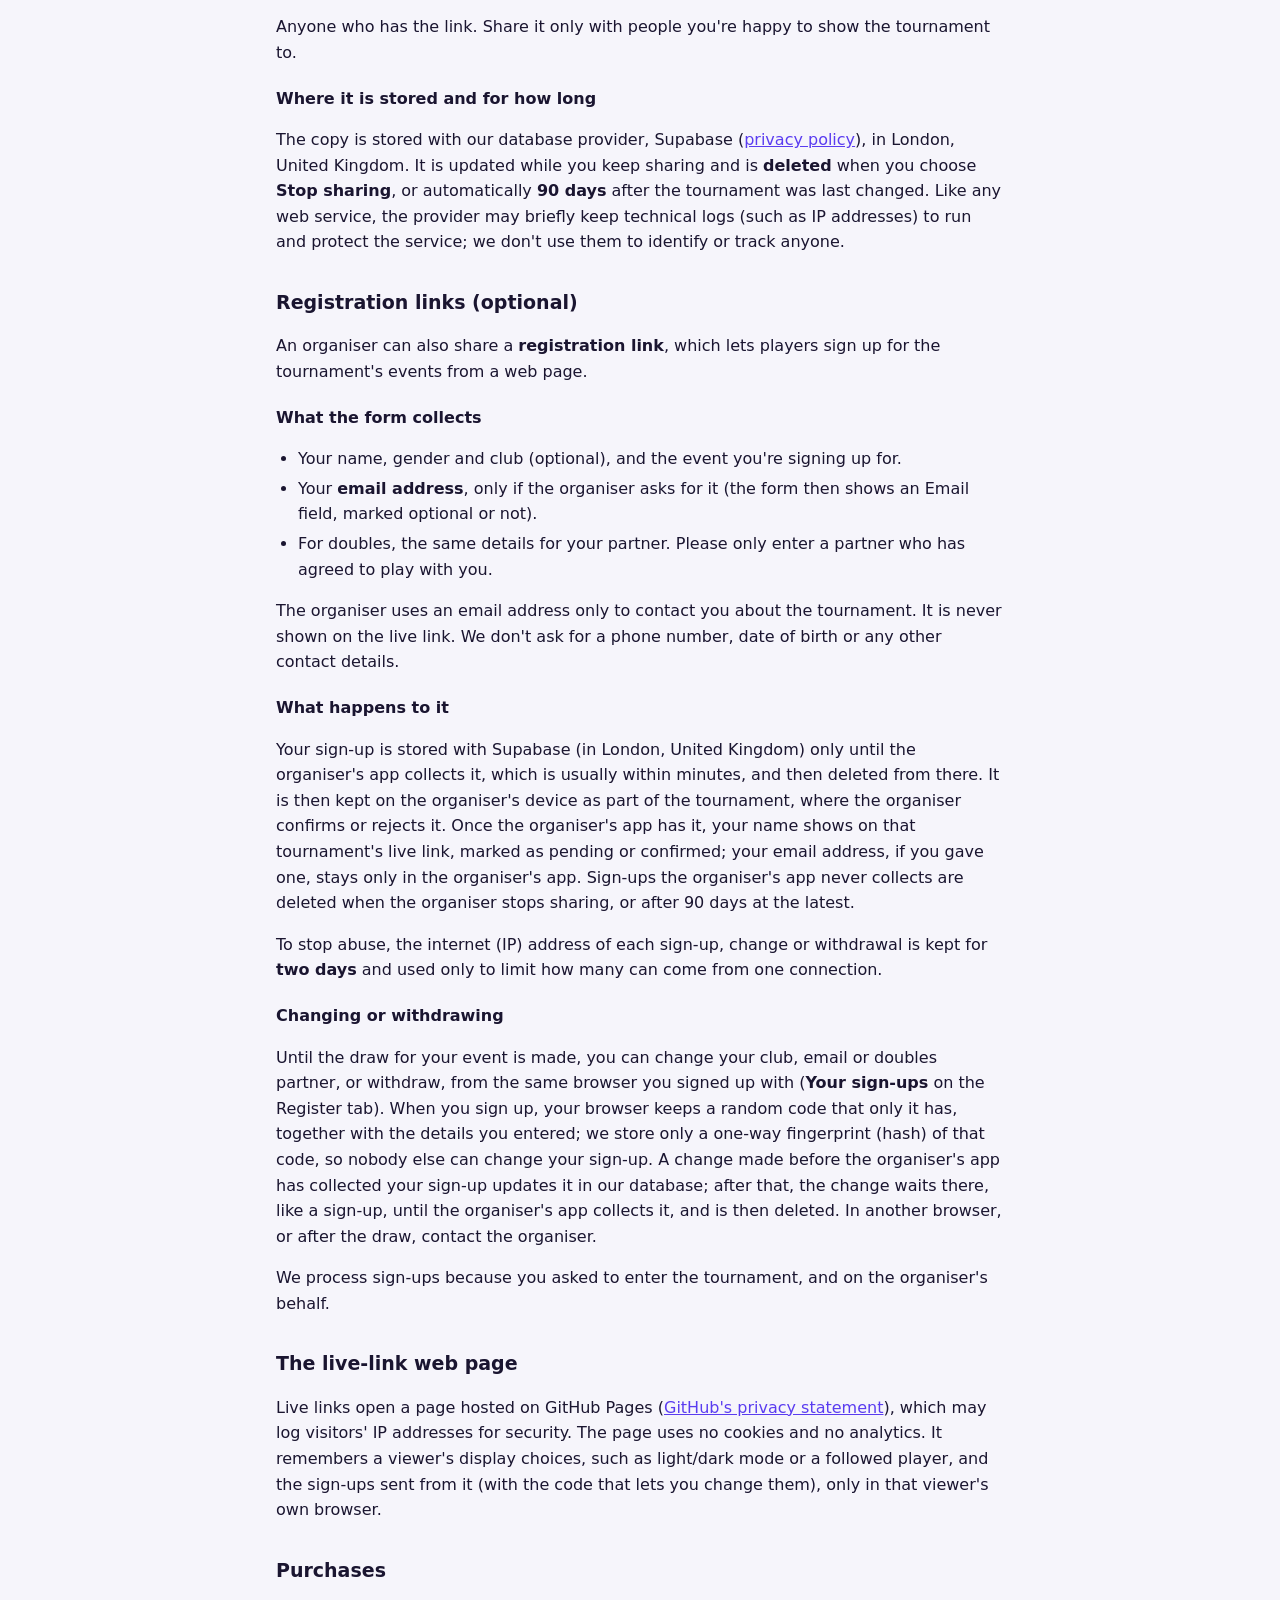
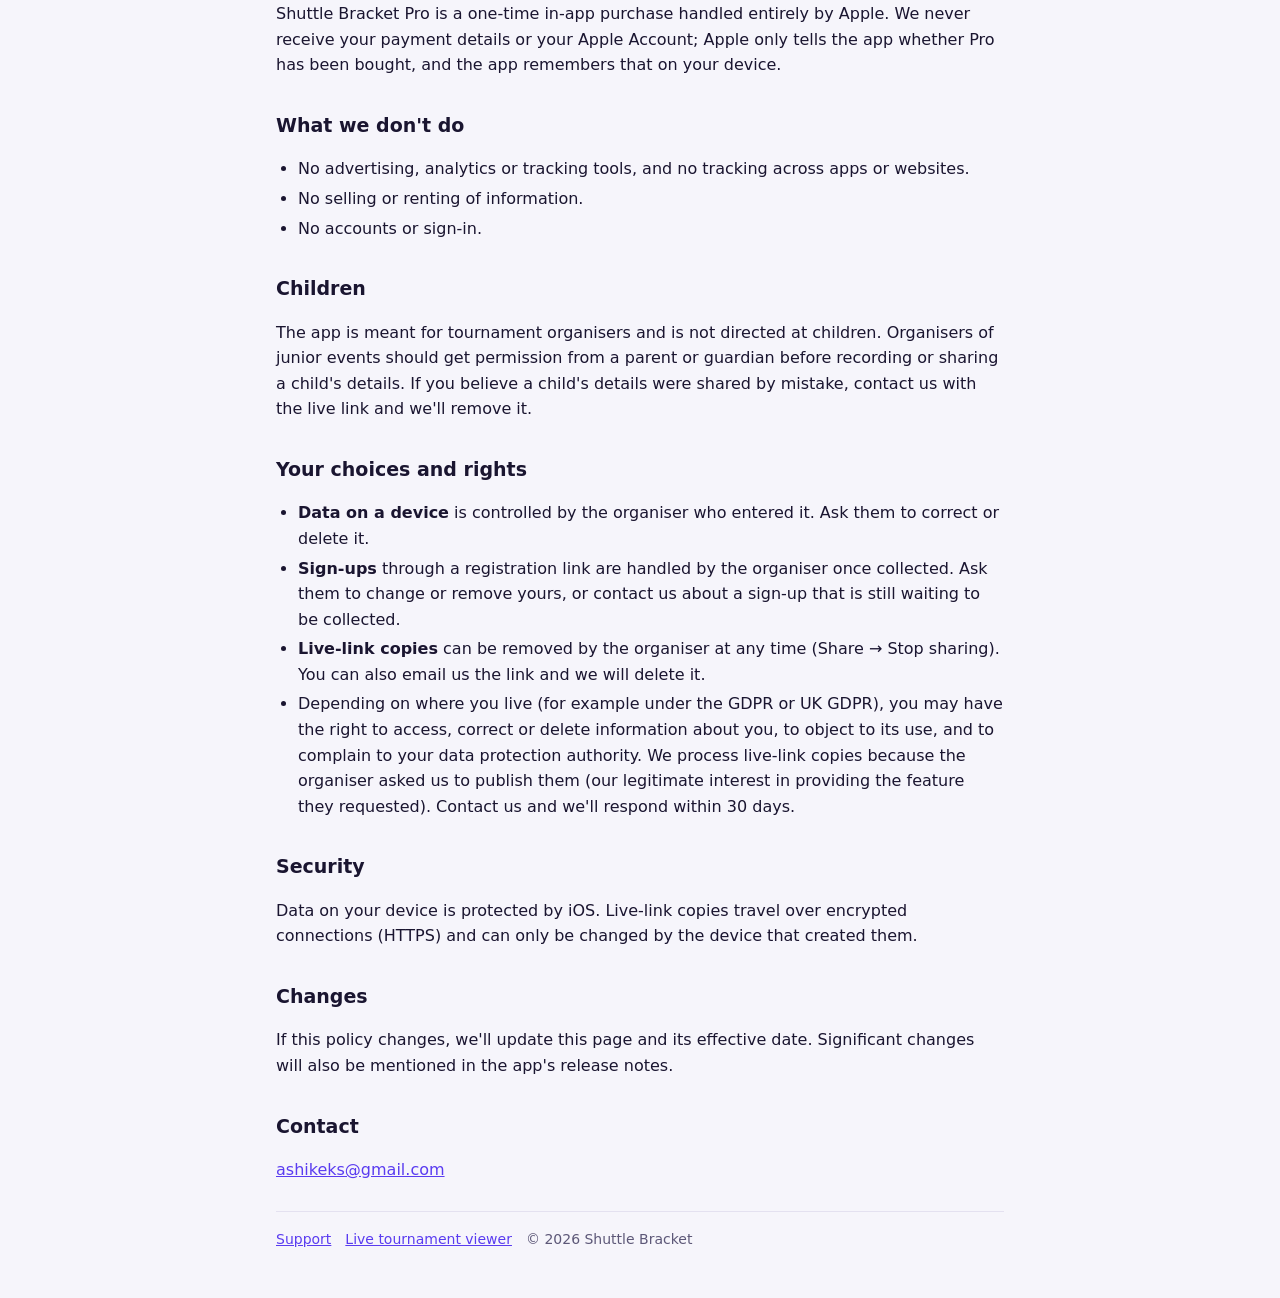
==== commit 3221905e: "Viewer d50c97a4f564: change or withdraw a sign-up; privacy policy updated Co-Authored-By: Claude Opu" ====
--- a/privacy/index.html
+++ b/privacy/index.html
@@ -61,11 +61,13 @@
 <p>The organiser uses an email address only to contact you about the tournament. It is never shown on the live link. We don't ask for a phone number, date of birth or any other contact details.</p>
 <h3>What happens to it</h3>
 <p>Your sign-up is stored with Supabase (in London, United Kingdom) only until the organiser's app collects it, which is usually within minutes, and then deleted from there. It is then kept on the organiser's device as part of the tournament, where the organiser confirms or rejects it. Once the organiser's app has it, your name shows on that tournament's live link, marked as pending or confirmed; your email address, if you gave one, stays only in the organiser's app. Sign-ups the organiser's app never collects are deleted when the organiser stops sharing, or after 90 days at the latest.</p>
-<p>To stop abuse, the internet (IP) address of each sign-up is kept for <b>two days</b> and used only to limit how many sign-ups can come from one connection. To change or withdraw a sign-up, contact the organiser.</p>
+<p>To stop abuse, the internet (IP) address of each sign-up, change or withdrawal is kept for <b>two days</b> and used only to limit how many can come from one connection.</p>
+<h3>Changing or withdrawing</h3>
+<p>Until the draw for your event is made, you can change your club, email or doubles partner, or withdraw, from the same browser you signed up with (<b>Your sign-ups</b> on the Register tab). When you sign up, your browser keeps a random code that only it has, together with the details you entered; we store only a one-way fingerprint (hash) of that code, so nobody else can change your sign-up. A change made before the organiser's app has collected your sign-up updates it in our database; after that, the change waits there, like a sign-up, until the organiser's app collects it, and is then deleted. In another browser, or after the draw, contact the organiser.</p>
 <p>We process sign-ups because you asked to enter the tournament, and on the organiser's behalf.</p>
 
 <h2>The live-link web page</h2>
-<p>Live links open a page hosted on GitHub Pages (<a href="https://docs.github.com/en/site-policy/privacy-policies/github-general-privacy-statement">GitHub's privacy statement</a>), which may log visitors' IP addresses for security. The page uses no cookies and no analytics. It remembers a viewer's display choices, such as light/dark mode or a followed player, only in that viewer's own browser.</p>
+<p>Live links open a page hosted on GitHub Pages (<a href="https://docs.github.com/en/site-policy/privacy-policies/github-general-privacy-statement">GitHub's privacy statement</a>), which may log visitors' IP addresses for security. The page uses no cookies and no analytics. It remembers a viewer's display choices, such as light/dark mode or a followed player, and the sign-ups sent from it (with the code that lets you change them), only in that viewer's own browser.</p>
 
 <h2>Purchases</h2>
 <p>Shuttle Bracket Pro is a one-time in-app purchase handled entirely by Apple. We never receive your payment details or your Apple Account; Apple only tells the app whether Pro has been bought, and the app remembers that on your device.</p>
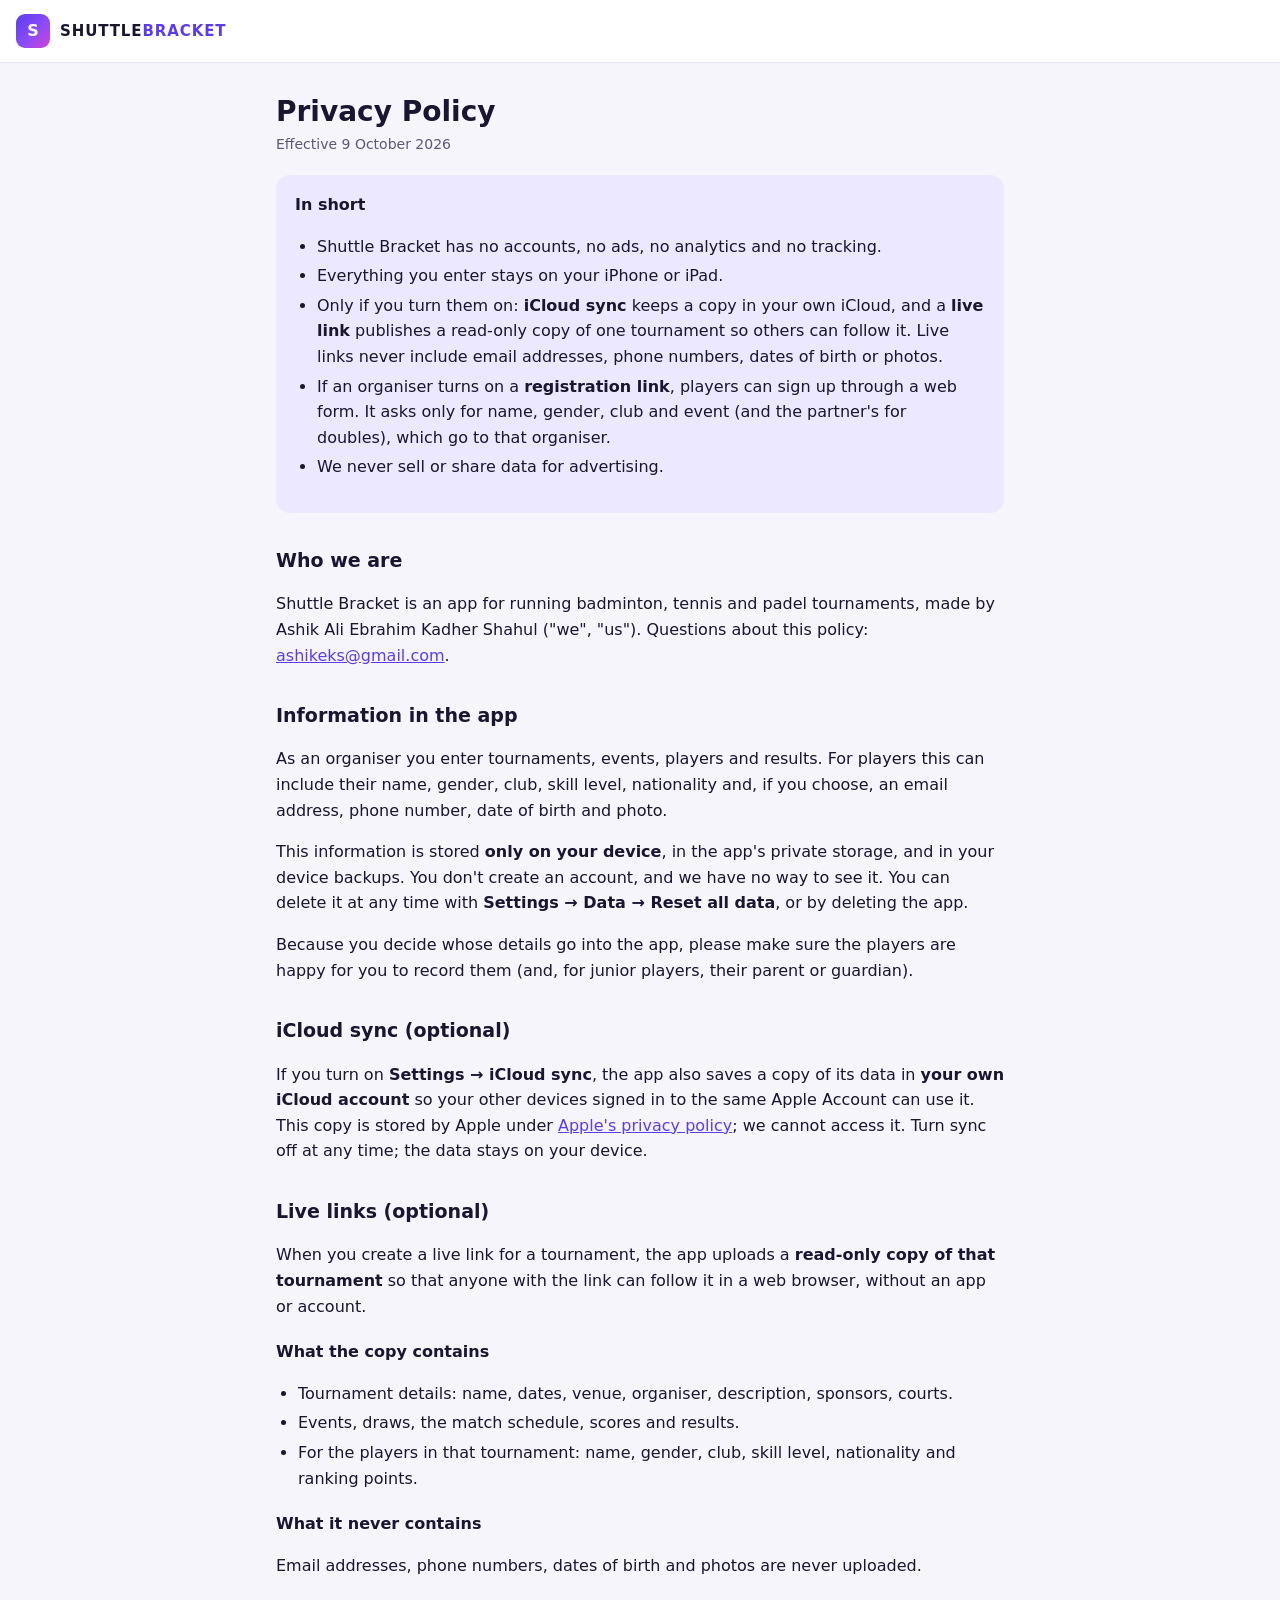
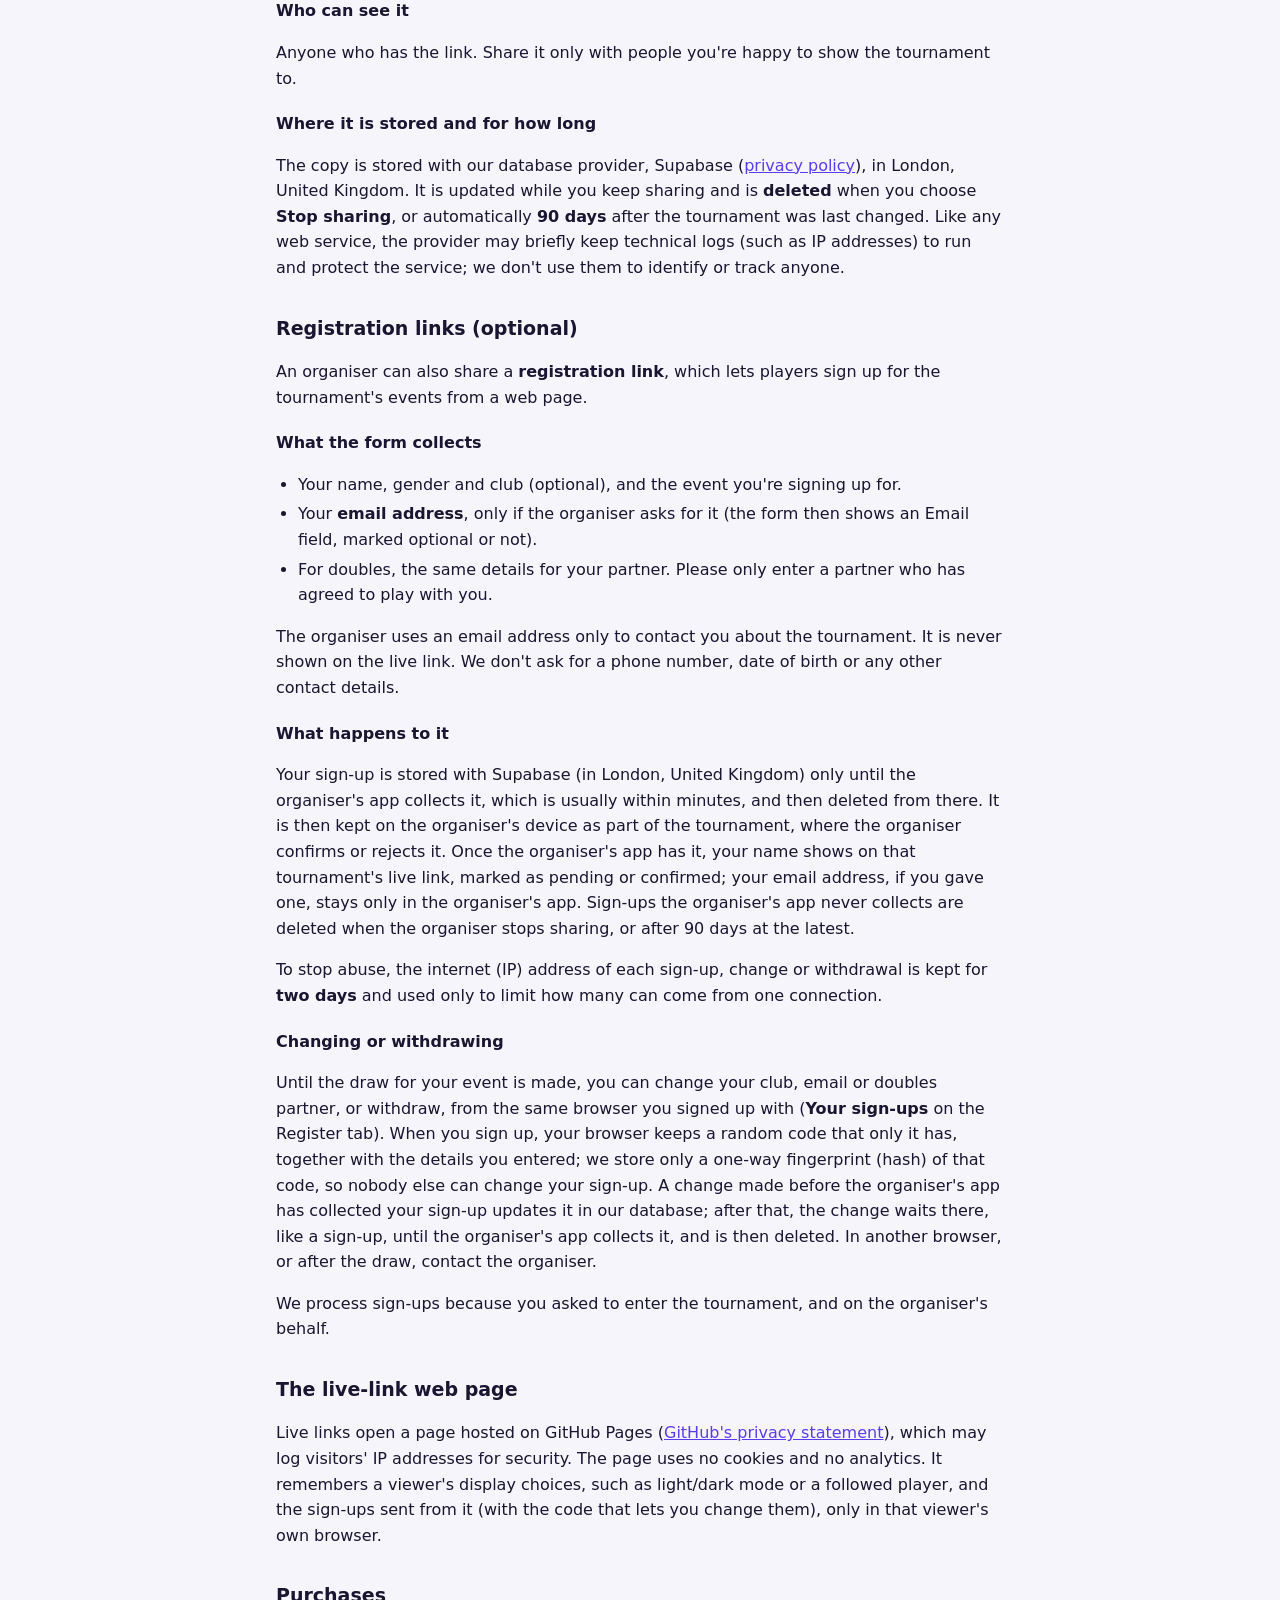
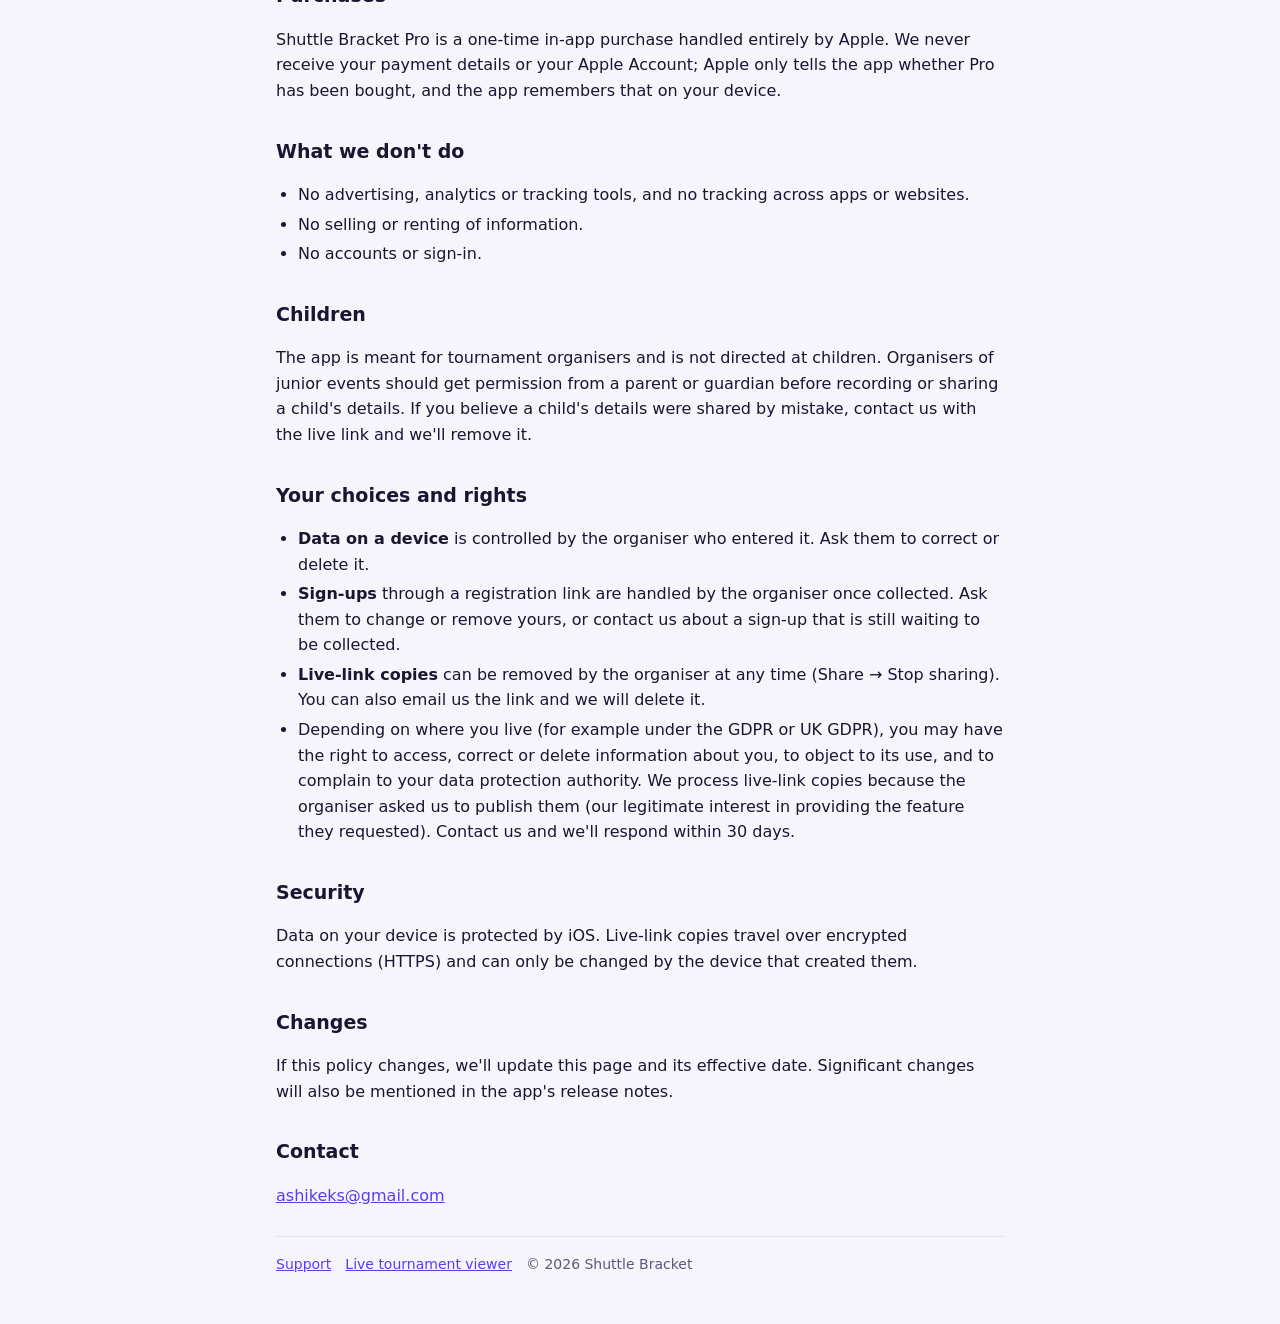
==== commit e62fcecd: "Viewer page: tennis and padel scores; site text mentions tennis and padel Co-Authored-By: Claude Opu" ====
--- a/privacy/index.html
+++ b/privacy/index.html
@@ -25,7 +25,7 @@
 </div>
 
 <h2>Who we are</h2>
-<p>Shuttle Bracket is an app for running badminton tournaments, made by Ashik Ali Ebrahim Kadher Shahul ("we", "us"). Questions about this policy: <a href="mailto:ashikeks@gmail.com">ashikeks@gmail.com</a>.</p>
+<p>Shuttle Bracket is an app for running badminton, tennis and padel tournaments, made by Ashik Ali Ebrahim Kadher Shahul ("we", "us"). Questions about this policy: <a href="mailto:ashikeks@gmail.com">ashikeks@gmail.com</a>.</p>
 
 <h2>Information in the app</h2>
 <p>As an organiser you enter tournaments, events, players and results. For players this can include their name, gender, club, skill level, nationality and, if you choose, an email address, phone number, date of birth and photo.</p>
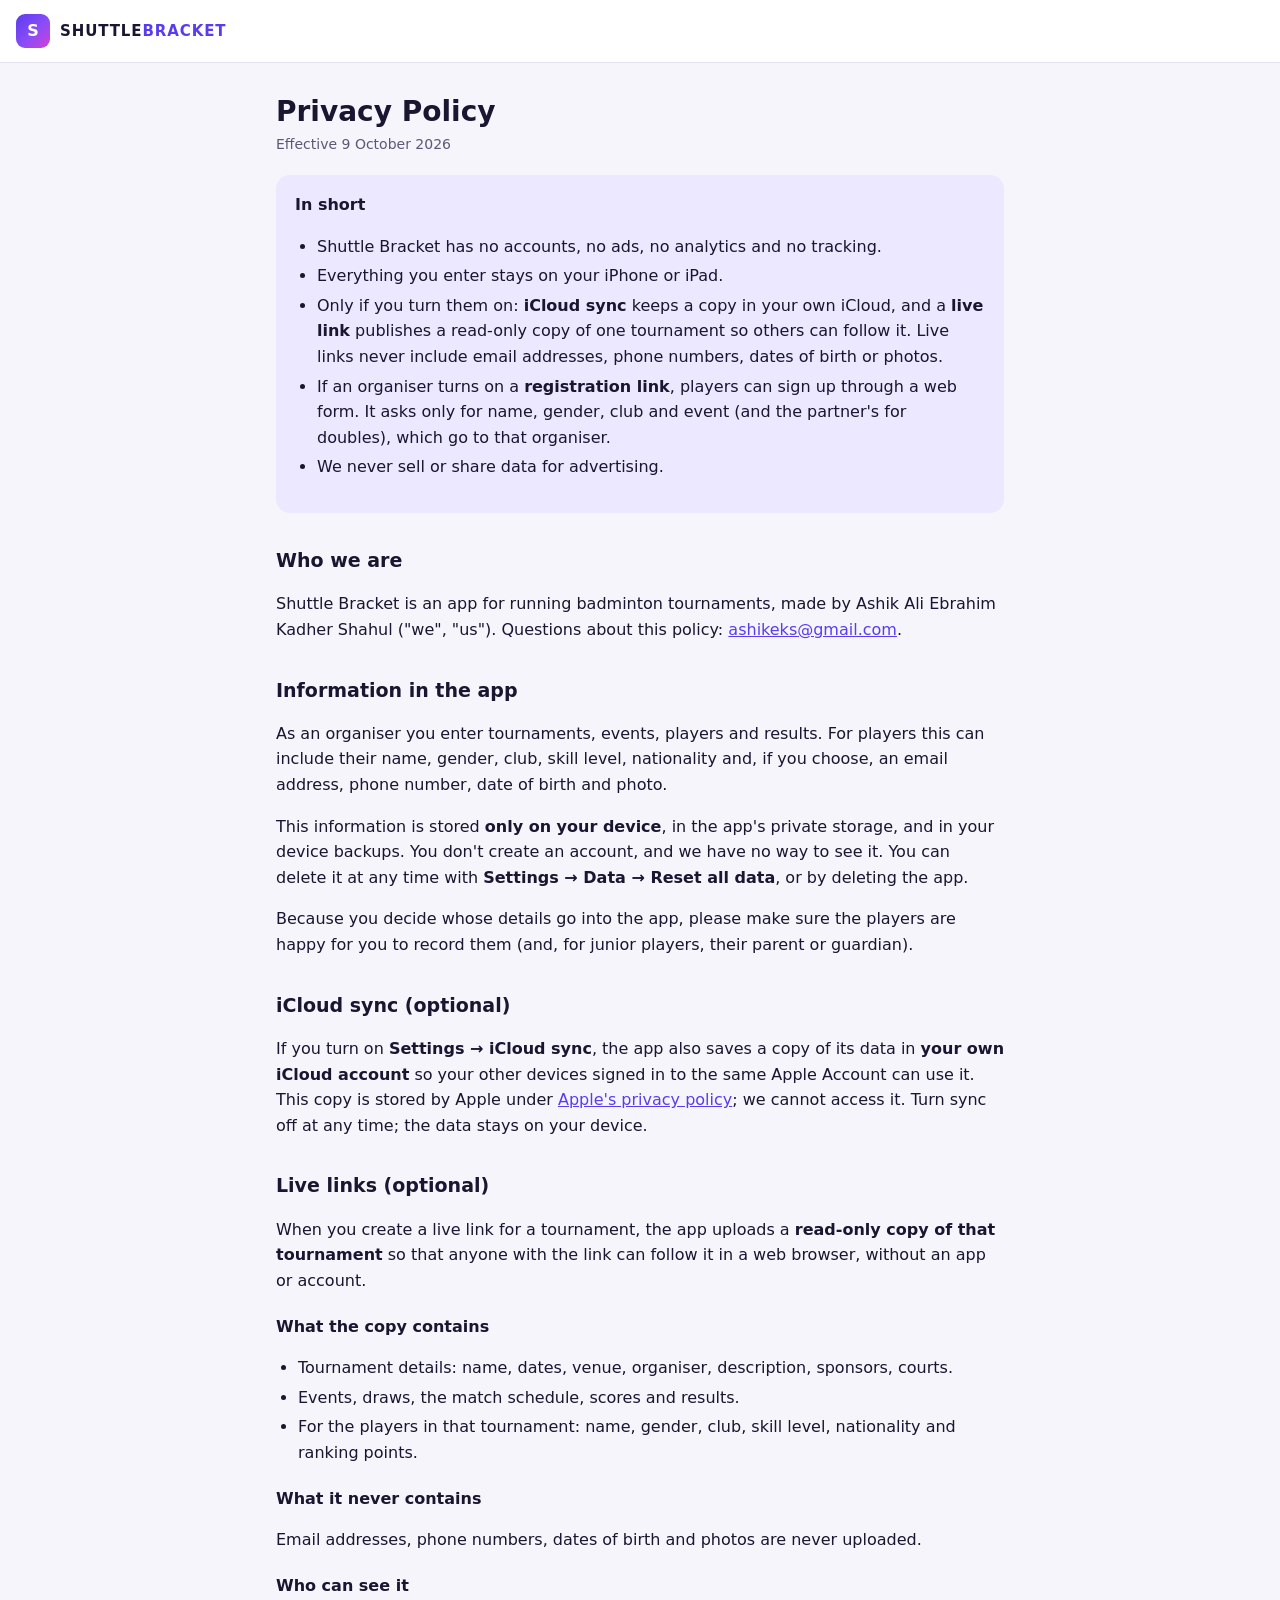
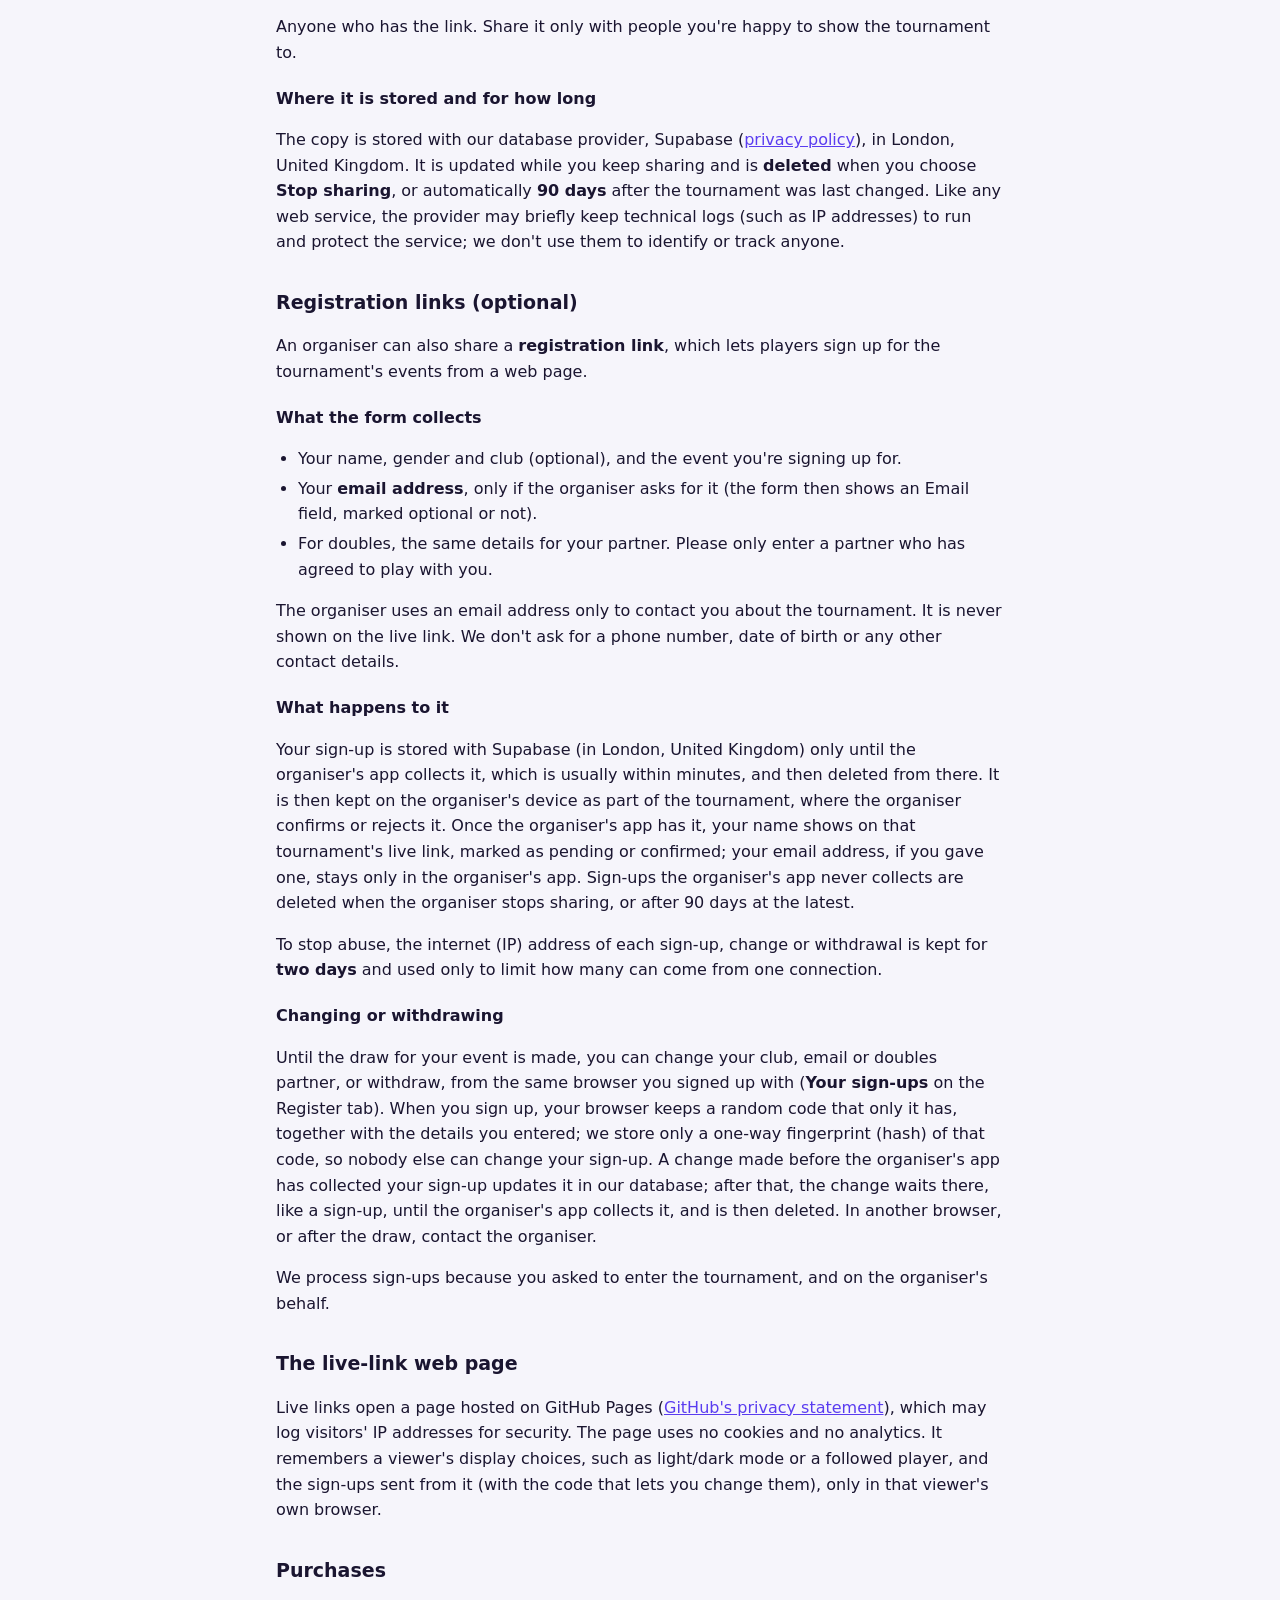
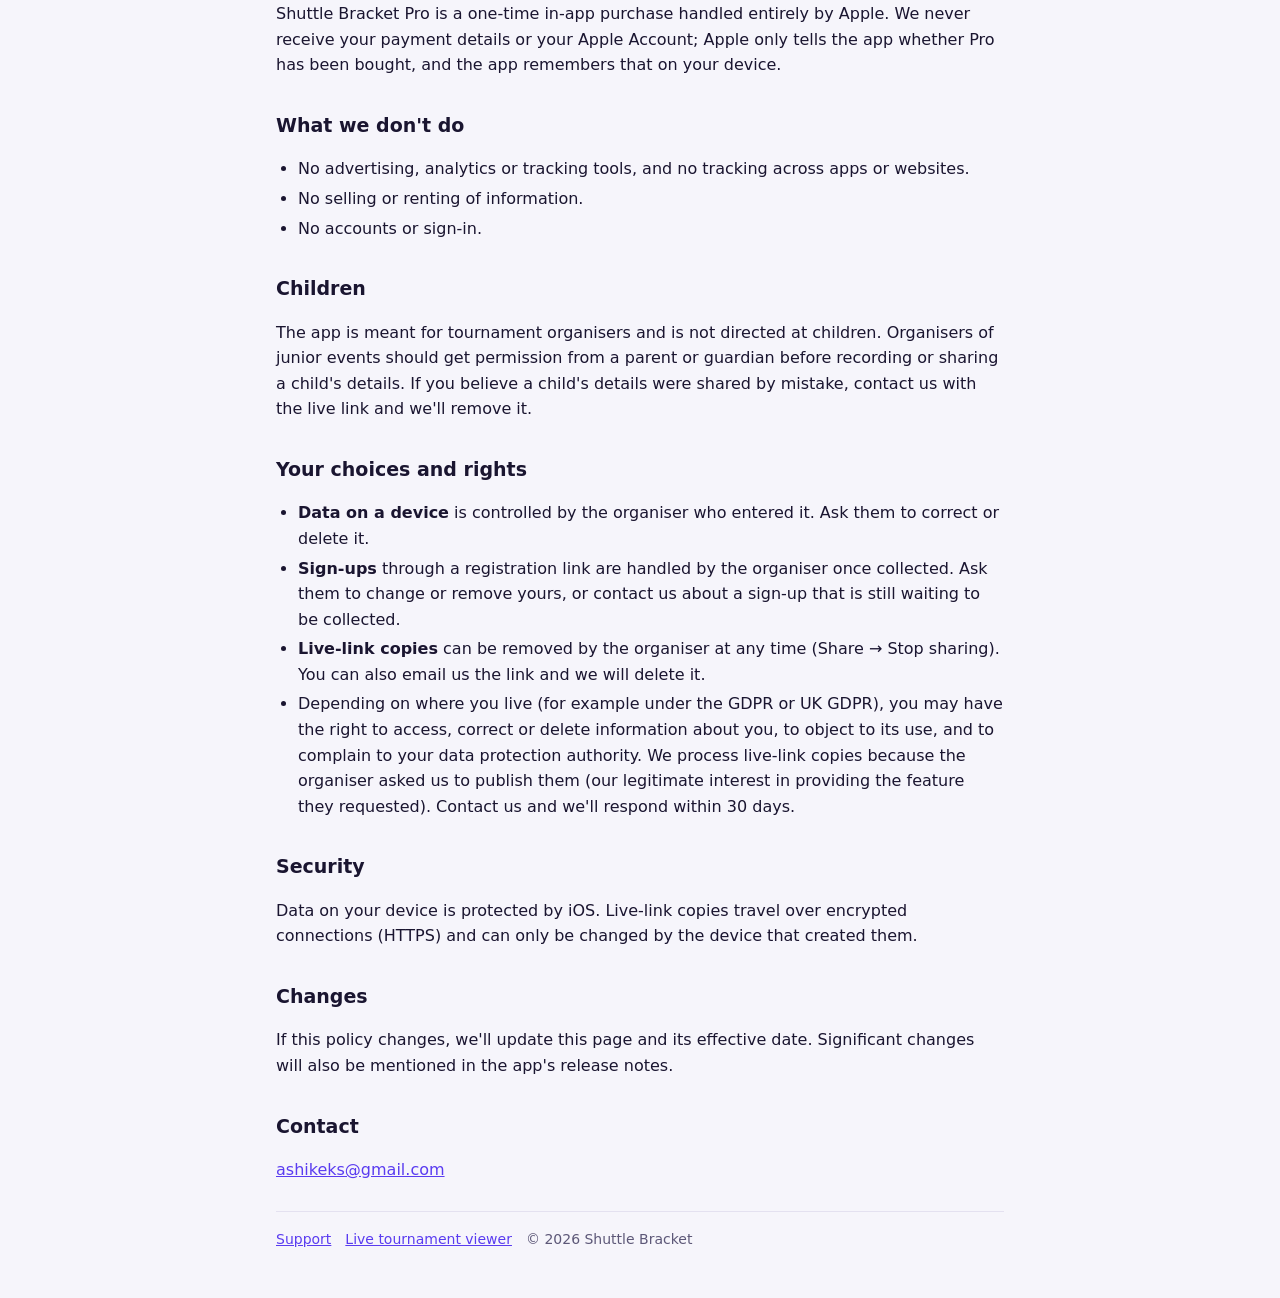
==== commit cbd08660: "Restore version 1.0 on main Puts every file back exactly as it was in 1.0 (0d0e12a, before the 1.1 m" ====
--- a/privacy/index.html
+++ b/privacy/index.html
@@ -25,7 +25,7 @@
 </div>
 
 <h2>Who we are</h2>
-<p>Shuttle Bracket is an app for running badminton, tennis and padel tournaments, made by Ashik Ali Ebrahim Kadher Shahul ("we", "us"). Questions about this policy: <a href="mailto:ashikeks@gmail.com">ashikeks@gmail.com</a>.</p>
+<p>Shuttle Bracket is an app for running badminton tournaments, made by Ashik Ali Ebrahim Kadher Shahul ("we", "us"). Questions about this policy: <a href="mailto:ashikeks@gmail.com">ashikeks@gmail.com</a>.</p>
 
 <h2>Information in the app</h2>
 <p>As an organiser you enter tournaments, events, players and results. For players this can include their name, gender, club, skill level, nationality and, if you choose, an email address, phone number, date of birth and photo.</p>
